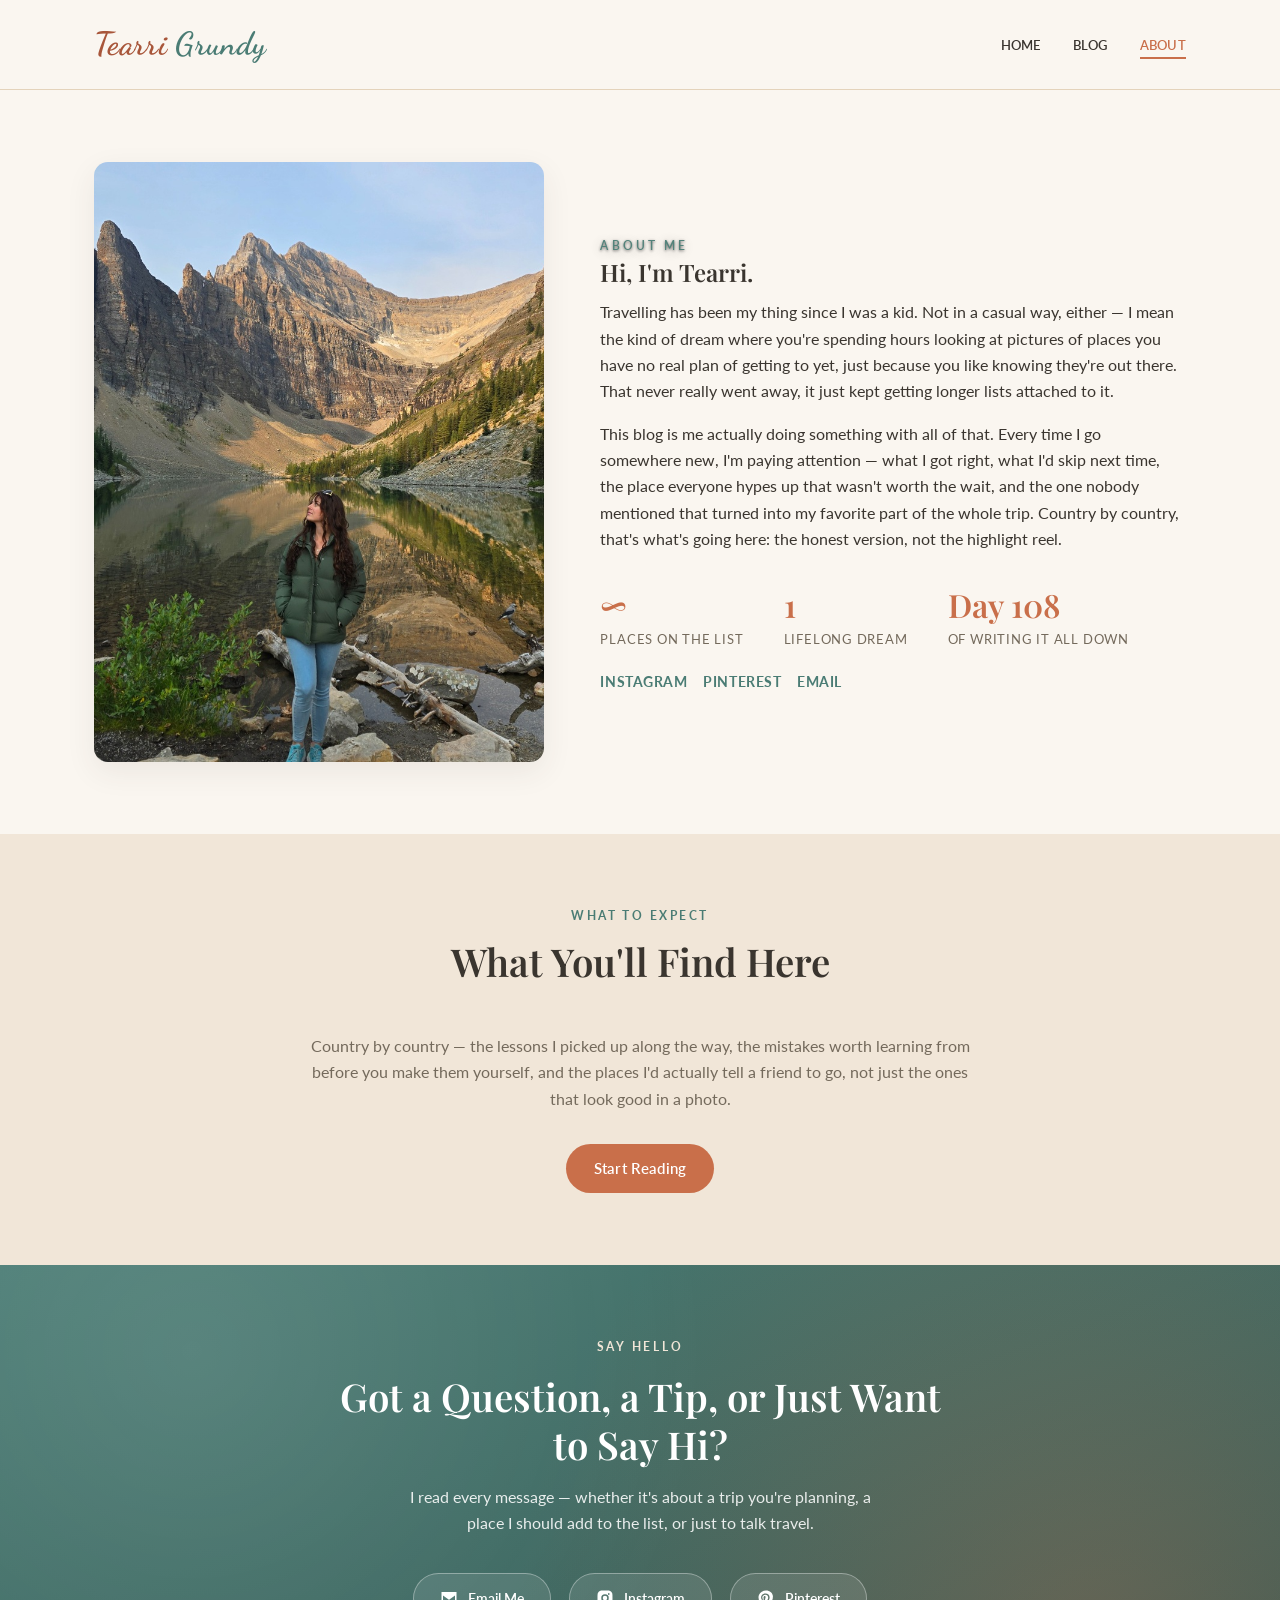
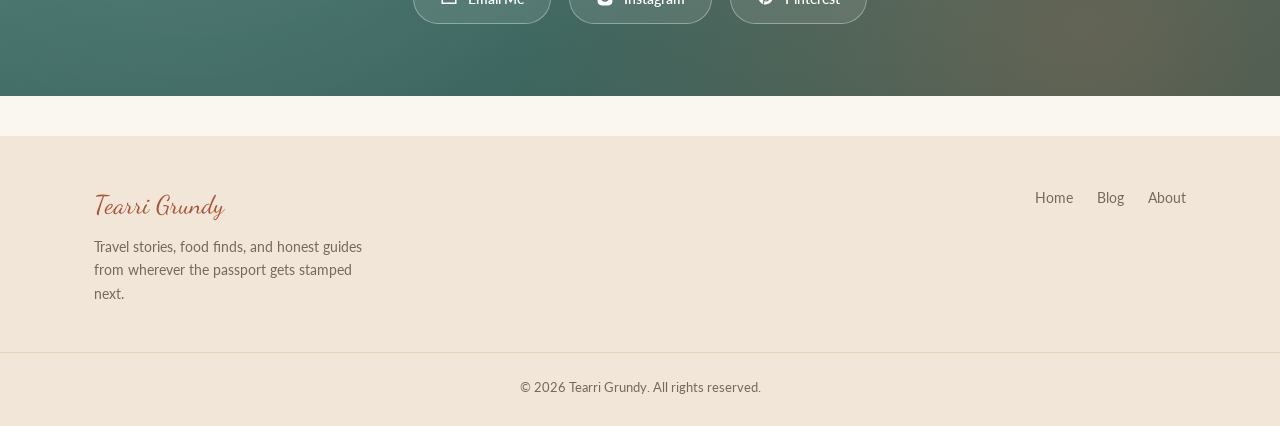
==== about/index.html @ 8cf07a3d "Updates" ====
<!DOCTYPE html>
<html lang="en">
<head>
<meta charset="UTF-8">
<meta name="viewport" content="width=device-width, initial-scale=1.0">
<title>About | Tearri Grundy</title>
<meta name="description" content="A little about the person behind the passport stamps.">
<link rel="icon" type="image/png" href="/images/favicon.png">
<link rel="apple-touch-icon" href="/images/apple-touch-icon.png">
<link rel="stylesheet" href="/css/style.css">
</head>
<body>

<header class="site-header">
  <nav class="nav">
    <a href="/" class="nav-logo">Tearri <span>Grundy</span></a>
    <button class="nav-toggle" id="navToggle" aria-label="Toggle menu">
      <span></span><span></span><span></span>
    </button>
    <ul class="nav-links" id="navLinks">
      <li><a href="/">Home</a></li>
      <li><a href="/blog/">Blog</a></li>
      <li><a href="/about/" class="active">About</a></li>
    </ul>
  </nav>
</header>

<section>
  <div class="container about-hero">
    <img class="reveal-left" src="/images/About_Me_Profile_Photo.JPG" alt="Portrait of Tearri Grundy">
    <div class="reveal-right">
      <span class="hero-eyebrow" style="color:var(--teal);">About Me</span>
      <h1>Hi, I'm Tearri.</h1>
      <p>Travelling has been my thing since I was a kid. Not in a casual way, either — I mean the kind of dream where you're spending hours looking at pictures of places you have no real plan of getting to yet, just because you like knowing they're out there. That never really went away, it just kept getting longer lists attached to it.</p>
      <p>This blog is me actually doing something with all of that. Every time I go somewhere new, I'm paying attention — what I got right, what I'd skip next time, the place everyone hypes up that wasn't worth the wait, and the one nobody mentioned that turned into my favorite part of the whole trip. Country by country, that's what's going here: the honest version, not the highlight reel.</p>
      <div class="stats-row reveal-group">
        <div class="stat"><h3>&infin;</h3><span>Places On The List</span></div>
        <div class="stat"><h3>1</h3><span>Lifelong Dream</span></div>
        <div class="stat"><h3 id="dayCount">Day 1</h3><span>Of Writing It All Down</span></div>
      </div>
      <div class="social-links">
        <a href="#">Instagram</a>
        <a href="#">Pinterest</a>
        <a href="mailto:hello@tearrigrundy.com">Email</a>
      </div>
    </div>
  </div>
</section>

<section style="background:var(--sand);">
  <div class="container reveal" style="max-width:720px;text-align:center;">
    <div class="section-heading">
      <span class="eyebrow">What To Expect</span>
      <h2>What You'll Find Here</h2>
    </div>
    <p style="color:var(--ink-light);">Country by country — the lessons I picked up along the way, the mistakes worth learning from before you make them yourself, and the places I'd actually tell a friend to go, not just the ones that look good in a photo.</p>
    <a href="/blog/" class="btn" style="margin-top:16px;">Start Reading</a>
  </div>
</section>

<section class="contact-band">
  <div class="container contact-inner reveal">
    <span class="eyebrow">Say Hello</span>
    <h2>Got a Question, a Tip, or Just Want to Say Hi?</h2>
    <p>I read every message — whether it's about a trip you're planning, a place I should add to the list, or just to talk travel.</p>
    <div class="contact-links reveal-group">
      <a href="mailto:hello@tearrigrundy.com" class="contact-link">
        <span class="contact-icon"><svg viewBox="0 0 24 24"><path d="M2 4h20v16H2V4zm2 2.24V6h16v.24l-8 5.99-8-5.99zM4 8.51V18h16V8.51l-7.4 5.54a1 1 0 0 1-1.2 0L4 8.51z"/></svg></span>
        Email Me
      </a>
      <a href="#" class="contact-link">
        <span class="contact-icon"><svg viewBox="0 0 24 24"><path d="M12 2c2.7 0 3.06.01 4.12.06 1.06.05 1.79.22 2.43.47.66.26 1.21.6 1.76 1.15.55.55.89 1.1 1.15 1.76.25.64.42 1.37.47 2.43.05 1.06.06 1.42.06 4.12s-.01 3.06-.06 4.12c-.05 1.06-.22 1.79-.47 2.43a4.9 4.9 0 0 1-1.15 1.76 4.9 4.9 0 0 1-1.76 1.15c-.64.25-1.37.42-2.43.47-1.06.05-1.42.06-4.12.06s-3.06-.01-4.12-.06c-1.06-.05-1.79-.22-2.43-.47a4.9 4.9 0 0 1-1.76-1.15 4.9 4.9 0 0 1-1.15-1.76c-.25-.64-.42-1.37-.47-2.43C2.01 15.06 2 14.7 2 12s.01-3.06.06-4.12c.05-1.06.22-1.79.47-2.43.26-.66.6-1.21 1.15-1.76A4.9 4.9 0 0 1 5.44 2.53c.64-.25 1.37-.42 2.43-.47C8.94 2.01 9.3 2 12 2zm0 5a5 5 0 1 0 0 10 5 5 0 0 0 0-10zm0 2a3 3 0 1 1 0 6 3 3 0 0 1 0-6zm5.25-3.5a1.17 1.17 0 1 0 0 2.33 1.17 1.17 0 0 0 0-2.33z"/></svg></span>
        Instagram
      </a>
      <a href="#" class="contact-link">
        <span class="contact-icon"><svg viewBox="0 0 24 24"><path d="M12 2C6.48 2 2 6.24 2 11.47c0 3.99 2.46 7.39 5.94 8.79-.08-.75-.15-1.9.03-2.72.16-.72 1.04-4.59 1.04-4.59s-.27-.53-.27-1.31c0-1.23.72-2.15 1.61-2.15.76 0 1.13.57 1.13 1.25 0 .76-.49 1.9-.74 2.96-.21.89.45 1.61 1.33 1.61 1.6 0 2.83-1.68 2.83-4.11 0-2.15-1.55-3.65-3.76-3.65-2.56 0-4.06 1.92-4.06 3.9 0 .77.3 1.6.67 2.05a.27.27 0 0 1 .06.26c-.07.29-.22.89-.25 1.02-.04.16-.13.2-.3.12-1.12-.52-1.82-2.15-1.82-3.46 0-2.82 2.05-5.41 5.9-5.41 3.1 0 5.51 2.21 5.51 5.16 0 3.08-1.94 5.55-4.64 5.55-.9 0-1.76-.47-2.05-1.02l-.56 2.13c-.2.78-.75 1.75-1.11 2.34.84.26 1.72.4 2.65.4 5.52 0 10-4.24 10-9.47C22 6.24 17.52 2 12 2z"/></svg></span>
        Pinterest
      </a>
    </div>
  </div>
</section>

<footer class="site-footer">
  <div class="container footer-inner">
    <div>
      <div class="footer-logo">Tearri Grundy</div>
      <p style="max-width:280px;color:var(--ink-light);font-size:0.9rem;">Travel stories, food finds, and honest guides from wherever the passport gets stamped next.</p>
    </div>
    <ul class="footer-links">
      <li><a href="/">Home</a></li>
      <li><a href="/blog/">Blog</a></li>
      <li><a href="/about/">About</a></li>
    </ul>
  </div>
  <div class="footer-bottom">&copy; <span id="year"></span> Tearri Grundy. All rights reserved.</div>
</footer>

<script src="/js/reveal.js"></script>
<script src="/js/about.js"></script>
</body>
</html>
---- css/style.css ----
@import url('https://fonts.googleapis.com/css2?family=Dancing+Script:wght@600;700&family=Playfair+Display:ital,wght@0,500;0,600;0,700;1,500&family=Lato:wght@300;400;600;700&display=swap');

:root {
  --cream: #faf6f0;
  --sand: #f1e6d8;
  --sand-dark: #e4d3bb;
  --terracotta: #c96f4a;
  --terracotta-dark: #a8563a;
  --teal: #4a7c74;
  --ink: #3a352f;
  --ink-light: #746a5c;
  --white: #ffffff;
  --shadow: 0 10px 30px rgba(58, 53, 47, 0.08);
  --radius: 14px;
  --max-width: 1140px;
}

* { box-sizing: border-box; }

html { scroll-behavior: smooth; }

body {
  margin: 0;
  font-family: 'Lato', sans-serif;
  color: var(--ink);
  background: var(--cream);
  line-height: 1.65;
  -webkit-font-smoothing: antialiased;
}

h1, h2, h3, h4 {
  font-family: 'Playfair Display', serif;
  font-weight: 600;
  line-height: 1.25;
  margin: 0 0 0.5em;
  color: var(--ink);
}

p { margin: 0 0 1em; }

a {
  color: var(--terracotta);
  text-decoration: none;
  transition: color 0.2s ease;
}
a:hover { color: var(--terracotta-dark); }

img { max-width: 100%; display: block; }

.container {
  max-width: var(--max-width);
  margin: 0 auto;
  padding: 0 24px;
}

.btn {
  display: inline-block;
  padding: 12px 28px;
  border-radius: 999px;
  background: var(--terracotta);
  color: var(--white);
  font-weight: 600;
  letter-spacing: 0.02em;
  border: none;
  cursor: pointer;
  font-family: 'Lato', sans-serif;
  font-size: 0.95rem;
  transition: background 0.2s ease, transform 0.15s ease;
}
.btn:hover { background: var(--terracotta-dark); color: var(--white); transform: translateY(-1px); }
.btn-outline {
  background: transparent;
  border: 1.5px solid var(--terracotta);
  color: var(--terracotta-dark);
}
.btn-outline:hover { background: var(--terracotta); color: var(--white); }
.btn-full { width: 100%; }

/* ---------- Site Header / Nav ---------- */
.site-header {
  position: sticky;
  top: 0;
  z-index: 100;
  background: rgba(250, 246, 240, 0.92);
  backdrop-filter: blur(8px);
  border-bottom: 1px solid var(--sand-dark);
}

.nav {
  display: flex;
  align-items: center;
  justify-content: space-between;
  padding: 18px 24px;
  max-width: var(--max-width);
  margin: 0 auto;
}

.nav-logo {
  font-family: 'Dancing Script', cursive;
  font-size: 2rem;
  font-weight: 700;
  color: var(--terracotta-dark);
  letter-spacing: 0.01em;
}
.nav-logo span { color: var(--teal); }

.nav-links {
  display: flex;
  gap: 32px;
  list-style: none;
  margin: 0;
  padding: 0;
}

.nav-links a {
  color: var(--ink);
  font-weight: 600;
  font-size: 0.95rem;
  letter-spacing: 0.02em;
  text-transform: uppercase;
  font-size: 0.82rem;
  padding-bottom: 4px;
  border-bottom: 2px solid transparent;
}
.nav-links a:hover,
.nav-links a.active {
  color: var(--terracotta);
  border-bottom-color: var(--terracotta);
}

.nav-toggle {
  display: none;
  flex-direction: column;
  justify-content: center;
  gap: 5px;
  background: none;
  border: none;
  cursor: pointer;
  padding: 6px;
  width: 36px;
  height: 36px;
}
.nav-toggle span {
  width: 24px;
  height: 2px;
  background: var(--ink);
  display: block;
  transition: transform 0.3s cubic-bezier(.4,0,.2,1), opacity 0.2s ease;
  transform-origin: center;
}
.nav-toggle.active span:nth-child(1) { transform: translateY(7px) rotate(45deg); }
.nav-toggle.active span:nth-child(2) { opacity: 0; transform: scaleX(0); }
.nav-toggle.active span:nth-child(3) { transform: translateY(-7px) rotate(-45deg); }

@media (max-width: 760px) {
  .nav-toggle { display: flex; }
  .nav-links {
    position: absolute;
    top: 100%;
    left: 0;
    right: 0;
    background: var(--cream);
    flex-direction: column;
    align-items: center;
    gap: 0;
    max-height: 0;
    opacity: 0;
    transform: translateY(-8px);
    overflow: hidden;
    transition: max-height 0.4s cubic-bezier(.4,0,.2,1), opacity 0.3s ease, transform 0.35s cubic-bezier(.4,0,.2,1);
    border-bottom: 1px solid var(--sand-dark);
    box-shadow: 0 16px 24px -12px rgba(58,53,47,0.12);
  }
  .nav-links.open {
    max-height: 320px;
    opacity: 1;
    transform: translateY(0);
  }
  .nav-links li {
    width: 100%;
    text-align: center;
    opacity: 0;
    transform: translateY(-6px);
    transition: opacity 0.35s ease, transform 0.35s ease;
  }
  .nav-links.open li { opacity: 1; transform: translateY(0); }
  .nav-links.open li:nth-child(1) { transition-delay: 0.06s; }
  .nav-links.open li:nth-child(2) { transition-delay: 0.12s; }
  .nav-links.open li:nth-child(3) { transition-delay: 0.18s; }
  .nav-links a {
    display: block;
    padding: 16px;
    border-bottom: 1px solid var(--sand-dark);
    transition: background 0.2s ease, color 0.2s ease;
  }
  .nav-links a:hover { background: var(--sand); }
}

@media (prefers-reduced-motion: reduce) {
  .nav-toggle span,
  .nav-links,
  .nav-links li,
  .nav-links a { transition: none !important; }
}

/* ---------- Hero ---------- */
.hero {
  position: relative;
  min-height: 86vh;
  display: flex;
  align-items: flex-end;
  justify-content: center;
  text-align: center;
  color: var(--white);
  overflow: hidden;
  padding-bottom: 68px;
}
.hero-bg {
  position: absolute;
  inset: -12% 0;
  background-size: cover;
  background-position: center 22%;
  will-change: transform;
}
.hero-scrim {
  position: absolute;
  inset: 0;
  background: linear-gradient(180deg, rgba(20,17,13,0.4) 0%, rgba(20,17,13,0.48) 40%, rgba(20,17,13,0.6) 65%, rgba(16,13,10,0.88) 100%);
}
.hero-content {
  position: relative;
  z-index: 2;
  max-width: 720px;
  padding: 0 24px;
}
.hero-eyebrow {
  text-transform: uppercase;
  letter-spacing: 0.25em;
  font-size: 0.78rem;
  font-weight: 600;
  opacity: 0.95;
  margin-bottom: 14px;
  text-shadow: 0 1px 3px rgba(0,0,0,0.65), 0 2px 14px rgba(0,0,0,0.4);
}
.hero h1 {
  color: var(--white);
  font-size: clamp(2.2rem, 5vw, 3.4rem);
  margin-bottom: 0.4em;
  text-shadow: 0 2px 8px rgba(0,0,0,0.7), 0 6px 32px rgba(0,0,0,0.45);
}
.hero p {
  font-size: 1.1rem;
  opacity: 0.98;
  margin-bottom: 1.8em;
  text-shadow: 0 1px 4px rgba(0,0,0,0.65), 0 2px 16px rgba(0,0,0,0.4);
}

.hero-content > * {
  opacity: 0;
  transform: translateY(22px);
  animation: heroRise 0.9s cubic-bezier(.16,1,.3,1) forwards;
}
.hero-content .hero-eyebrow { animation-delay: 0.15s; }
.hero-content h1 { animation-delay: 0.3s; }
.hero-content p { animation-delay: 0.45s; }
.hero-content .btn { animation-delay: 0.6s; }

@keyframes heroRise {
  to { opacity: 1; transform: translateY(0); }
}

@media (prefers-reduced-motion: reduce) {
  .hero-content > * { animation: none; opacity: 1; transform: none; }
  .hero-bg { transform: none !important; }
}

@media (max-width: 640px) {
  .hero { min-height: 74vh; padding-bottom: 48px; }
}

/* ---------- Secondary page banners (blog, etc.) ---------- */
.blog-hero {
  position: relative;
  min-height: 46vh;
  display: flex;
  align-items: center;
  justify-content: center;
  text-align: center;
  color: var(--white);
  overflow: hidden;
}
.blog-hero-bg {
  position: absolute;
  inset: 0;
  background-size: cover;
  background-position: center 48%;
}
.blog-hero-scrim {
  position: absolute;
  inset: 0;
  background: rgba(20, 17, 13, 0.55);
}
.blog-hero-content {
  position: relative;
  z-index: 2;
  max-width: 640px;
  padding: 0 24px;
}
.blog-hero-content .hero-eyebrow { color: var(--sand); }
.blog-hero-content h1 {
  color: var(--white);
  font-size: clamp(2rem, 4.5vw, 3rem);
  text-shadow: 0 2px 8px rgba(0,0,0,0.7), 0 6px 32px rgba(0,0,0,0.45);
}
.blog-hero-content p {
  font-size: 1.05rem;
  color: var(--white);
  opacity: 0.95;
  text-shadow: 0 1px 4px rgba(0,0,0,0.65), 0 2px 16px rgba(0,0,0,0.4);
  margin: 0;
}

.blog-hero-content > * {
  opacity: 0;
  transform: translateY(18px);
  animation: heroRise 0.8s cubic-bezier(.16,1,.3,1) forwards;
}
.blog-hero-content .hero-eyebrow { animation-delay: 0.1s; }
.blog-hero-content h1 { animation-delay: 0.22s; }
.blog-hero-content p { animation-delay: 0.34s; }

@media (prefers-reduced-motion: reduce) {
  .blog-hero-content > * { animation: none; opacity: 1; transform: none; }
}

@media (max-width: 640px) {
  .blog-hero { min-height: 38vh; }
}

/* ---------- Scroll reveal ---------- */
.reveal {
  opacity: 0;
  transform: translateY(28px);
  transition: opacity 0.7s cubic-bezier(.16,1,.3,1), transform 0.7s cubic-bezier(.16,1,.3,1);
}
.reveal.is-visible { opacity: 1; transform: translateY(0); }

.reveal-left {
  opacity: 0;
  transform: translateX(-36px);
  transition: opacity 0.7s cubic-bezier(.16,1,.3,1), transform 0.7s cubic-bezier(.16,1,.3,1);
}
.reveal-left.is-visible { opacity: 1; transform: translateX(0); }

.reveal-right {
  opacity: 0;
  transform: translateX(36px);
  transition: opacity 0.7s cubic-bezier(.16,1,.3,1), transform 0.7s cubic-bezier(.16,1,.3,1);
}
.reveal-right.is-visible { opacity: 1; transform: translateX(0); }

.reveal-group > * {
  opacity: 0;
  transform: translateY(26px);
  transition: opacity 0.6s cubic-bezier(.16,1,.3,1), transform 0.6s cubic-bezier(.16,1,.3,1);
}
.reveal-group.is-visible > * { opacity: 1; transform: translateY(0); }
.reveal-group.is-visible > *:nth-child(1) { transition-delay: 0ms; }
.reveal-group.is-visible > *:nth-child(2) { transition-delay: 80ms; }
.reveal-group.is-visible > *:nth-child(3) { transition-delay: 160ms; }
.reveal-group.is-visible > *:nth-child(4) { transition-delay: 240ms; }
.reveal-group.is-visible > *:nth-child(5) { transition-delay: 320ms; }
.reveal-group.is-visible > *:nth-child(n+6) { transition-delay: 400ms; }

@media (prefers-reduced-motion: reduce) {
  .reveal, .reveal-left, .reveal-right, .reveal-group > * {
    opacity: 1 !important;
    transform: none !important;
    transition: none !important;
  }
}

/* ---------- Sections ---------- */
section { padding: 72px 0; }
.section-heading {
  text-align: center;
  max-width: 620px;
  margin: 0 auto 48px;
}
.section-heading .eyebrow {
  text-transform: uppercase;
  letter-spacing: 0.2em;
  font-size: 0.78rem;
  color: var(--teal);
  font-weight: 700;
  margin-bottom: 10px;
  display: block;
}
.section-heading h2 { font-size: clamp(1.8rem, 3vw, 2.4rem); }

.cursive-greeting {
  display: block;
  font-family: 'Dancing Script', cursive;
  font-weight: 700;
  font-size: clamp(1.9rem, 3.6vw, 2.6rem);
  color: var(--terracotta-dark);
  margin-bottom: 6px;
  line-height: 1;
}

.about-teaser {
  display: grid;
  grid-template-columns: 1fr 1fr;
  gap: 48px;
  align-items: center;
}
.about-teaser img {
  border-radius: var(--radius);
  box-shadow: var(--shadow);
  aspect-ratio: 4/5;
  object-fit: cover;
  width: 100%;
}
@media (max-width: 760px) {
  .about-teaser { grid-template-columns: 1fr; }
  .about-teaser .img-wrap { order: -1; }
}

/* ---------- Post cards ---------- */
.posts-grid {
  display: grid;
  grid-template-columns: repeat(auto-fill, minmax(300px, 1fr));
  gap: 32px;
}

.post-card {
  background: var(--white);
  border-radius: var(--radius);
  overflow: hidden;
  box-shadow: var(--shadow);
  display: flex;
  flex-direction: column;
  transition: transform 0.2s ease, box-shadow 0.2s ease;
}
.post-card:hover {
  transform: translateY(-4px);
  box-shadow: 0 16px 36px rgba(58, 53, 47, 0.14);
}
.post-card-img {
  height: 200px;
  width: 100%;
  object-fit: cover;
  background: var(--sand);
}
.post-card-body {
  padding: 22px 24px 26px;
  display: flex;
  flex-direction: column;
  flex: 1;
}
.post-category {
  display: inline-block;
  align-self: flex-start;
  background: var(--sand);
  color: var(--terracotta-dark);
  font-size: 0.72rem;
  font-weight: 700;
  text-transform: uppercase;
  letter-spacing: 0.08em;
  padding: 5px 12px;
  border-radius: 999px;
  margin-bottom: 12px;
}
.post-card h3 { font-size: 1.25rem; margin-bottom: 8px; }
.post-card h3 a { color: var(--ink); }
.post-card h3 a:hover { color: var(--terracotta); }
.post-meta {
  font-size: 0.82rem;
  color: var(--ink-light);
  margin-bottom: 12px;
}
.post-excerpt {
  color: var(--ink-light);
  font-size: 0.95rem;
  flex: 1;
}
.read-more {
  font-weight: 700;
  font-size: 0.85rem;
  text-transform: uppercase;
  letter-spacing: 0.04em;
}

/* ---------- Blog page filters ---------- */
.filter-bar {
  display: flex;
  flex-wrap: wrap;
  gap: 12px;
  align-items: center;
  justify-content: space-between;
  margin-bottom: 40px;
}
.filter-tags {
  display: flex;
  flex-wrap: wrap;
  gap: 10px;
}
.filter-tag {
  background: var(--white);
  border: 1.5px solid var(--sand-dark);
  color: var(--ink-light);
  padding: 8px 18px;
  border-radius: 999px;
  font-size: 0.85rem;
  font-weight: 600;
  cursor: pointer;
  transition: all 0.2s ease;
}
.filter-tag:hover { border-color: var(--terracotta); color: var(--terracotta-dark); }
.filter-tag.active {
  background: var(--terracotta);
  border-color: var(--terracotta);
  color: var(--white);
}
.search-input {
  padding: 10px 18px;
  border-radius: 999px;
  border: 1.5px solid var(--sand-dark);
  background: var(--white);
  font-family: 'Lato', sans-serif;
  font-size: 0.9rem;
  min-width: 220px;
}
.search-input:focus { outline: none; border-color: var(--terracotta); }

.empty-state {
  text-align: center;
  padding: 60px 20px;
  color: var(--ink-light);
}

/* ---------- Single post ---------- */
.post-hero {
  padding: 48px 0 32px;
  text-align: center;
}
.post-hero .post-category { margin-bottom: 16px; }
.post-hero h1 { font-size: clamp(2rem, 4vw, 2.8rem); max-width: 820px; margin: 0 auto 16px; }
.post-hero-img {
  width: 100%;
  max-height: 460px;
  object-fit: cover;
  border-radius: var(--radius);
  box-shadow: var(--shadow);
  margin: 32px 0;
}
.post-body {
  max-width: 680px;
  margin: 0 auto;
  font-size: 1.05rem;
}
.post-body p { margin-bottom: 1.3em; }
.post-body h2 { margin-top: 1.7em; }

.post-block-subtitle {
  font-style: italic;
  font-size: 1.3rem;
  color: var(--teal);
  margin-top: 1.8em;
  margin-bottom: 0.5em;
}

.post-block-lead {
  font-size: 1.25rem;
  line-height: 1.75;
  color: var(--ink);
}
.post-block-lead::first-letter {
  font-family: 'Playfair Display', serif;
  font-weight: 700;
  font-size: 3.4rem;
  float: left;
  line-height: 0.8;
  padding-right: 10px;
  padding-top: 8px;
  color: var(--terracotta);
}

.post-block-sm {
  font-size: 0.88rem;
  color: var(--ink-light);
}

.post-body-footer {
  margin-top: 3em;
  padding-top: 2em;
  border-top: 1px solid var(--sand-dark);
  text-align: center;
}
.back-link { font-weight: 700; font-size: 0.9rem; text-transform: uppercase; letter-spacing: 0.04em; }

/* ---------- About page ---------- */
.about-hero {
  display: grid;
  grid-template-columns: 1fr 1.3fr;
  gap: 56px;
  align-items: center;
}
.about-hero img {
  border-radius: var(--radius);
  box-shadow: var(--shadow);
  aspect-ratio: 3/4;
  object-fit: cover;
  width: 100%;
}
@media (max-width: 760px) {
  .about-hero { grid-template-columns: 1fr; }
}
.social-links {
  display: flex;
  gap: 16px;
  margin-top: 20px;
}
.social-links a {
  font-weight: 700;
  font-size: 0.85rem;
  text-transform: uppercase;
  letter-spacing: 0.04em;
  color: var(--teal);
}

.stats-row {
  display: flex;
  gap: 40px;
  margin-top: 32px;
  flex-wrap: wrap;
}
.stat h3 { font-size: 2rem; color: var(--terracotta); margin-bottom: 0; }
.stat span { font-size: 0.82rem; text-transform: uppercase; letter-spacing: 0.06em; color: var(--ink-light); }

/* ---------- Forms (login / dashboard) ---------- */
.auth-wrap {
  min-height: 80vh;
  display: flex;
  align-items: center;
  justify-content: center;
  padding: 40px 20px;
}
.auth-card {
  background: var(--white);
  border-radius: var(--radius);
  box-shadow: var(--shadow);
  padding: 48px 40px;
  max-width: 400px;
  width: 100%;
  text-align: center;
}
.auth-card h1 { font-family: 'Dancing Script', cursive; color: var(--terracotta-dark); font-size: 2.4rem; }
.form-group { text-align: left; margin-bottom: 18px; }
.form-group label {
  display: block;
  font-size: 0.82rem;
  font-weight: 700;
  text-transform: uppercase;
  letter-spacing: 0.05em;
  color: var(--ink-light);
  margin-bottom: 6px;
}
.form-group input,
.form-group textarea,
.form-group select {
  width: 100%;
  padding: 12px 14px;
  border-radius: 8px;
  border: 1.5px solid var(--sand-dark);
  font-family: 'Lato', sans-serif;
  font-size: 0.95rem;
  background: var(--cream);
}
.form-group input:focus,
.form-group textarea:focus,
.form-group select:focus { outline: none; border-color: var(--terracotta); }
.form-group textarea { min-height: 220px; resize: vertical; }

.checkbox-label {
  display: flex;
  align-items: center;
  gap: 10px;
  font-size: 0.82rem;
  font-weight: 700;
  text-transform: uppercase;
  letter-spacing: 0.05em;
  color: var(--ink-light);
  cursor: pointer;
}
.checkbox-label input[type="checkbox"] {
  width: 18px;
  height: 18px;
  accent-color: var(--terracotta);
  cursor: pointer;
}

.schedule-panel {
  max-height: 0;
  opacity: 0;
  overflow: hidden;
  transform: translateY(-10px);
  transition: max-height 0.4s cubic-bezier(.4,0,.2,1), opacity 0.3s ease, transform 0.35s cubic-bezier(.4,0,.2,1);
}
.schedule-panel.open {
  max-height: 220px;
  opacity: 1;
  transform: translateY(0);
  margin-top: 14px;
}

@media (prefers-reduced-motion: reduce) {
  .schedule-panel { transition: none; }
}

/* ---------- Content block editor (write-a-post form) ---------- */
.content-block-row {
  border: 1.5px solid var(--sand-dark);
  border-radius: 10px;
  padding: 14px;
  margin-bottom: 14px;
  background: var(--cream);
}
.block-row-top {
  display: flex;
  align-items: center;
  justify-content: space-between;
  gap: 10px;
  margin-bottom: 10px;
}
.block-style {
  flex: 1;
  padding: 8px 12px;
  border-radius: 8px;
  border: 1.5px solid var(--sand-dark);
  background: var(--white);
  font-family: 'Lato', sans-serif;
  font-size: 0.85rem;
}
.block-row-actions {
  display: flex;
  align-items: center;
  gap: 12px;
  flex-shrink: 0;
}
.block-row-actions .icon-btn { font-size: 0.85rem; padding: 2px; }
.block-text {
  width: 100%;
  padding: 10px 12px;
  border-radius: 8px;
  border: 1.5px solid var(--sand-dark);
  background: var(--white);
  font-family: 'Lato', sans-serif;
  font-size: 0.92rem;
  min-height: 70px;
  resize: vertical;
}
.block-text:focus, .block-style:focus { outline: none; border-color: var(--terracotta); }
.form-error {
  color: var(--terracotta-dark);
  background: #fbeae3;
  border-radius: 8px;
  padding: 10px 14px;
  font-size: 0.88rem;
  margin-bottom: 16px;
  display: none;
}
.form-error.show { display: block; }
.form-success {
  color: #2f6b57;
  background: #e4f1ec;
  border-radius: 8px;
  padding: 10px 14px;
  font-size: 0.88rem;
  margin-bottom: 16px;
  display: none;
}
.form-success.show { display: block; }

/* ---------- Admin dashboard ---------- */
.welcome-banner {
  background: linear-gradient(135deg, var(--sand), var(--cream));
  border: 1px solid var(--sand-dark);
  border-radius: var(--radius);
  box-shadow: var(--shadow);
  padding: 30px 32px;
  margin-bottom: 40px;
  text-align: center;
  font-family: 'Dancing Script', cursive;
  font-size: clamp(1.8rem, 4vw, 2.6rem);
  font-weight: 700;
  color: var(--terracotta-dark);
}
.welcome-banner span { color: var(--teal); }

/* ---------- Live post preview ---------- */
.preview-panel {
  position: sticky;
  top: 24px;
  align-self: start;
}
.dashboard-header h2 {
  display: flex;
  align-items: center;
}
.live-dot {
  width: 8px;
  height: 8px;
  border-radius: 50%;
  background: var(--teal);
  display: inline-block;
  margin-right: 9px;
  animation: livePulse 1.6s ease-in-out infinite;
}
@keyframes livePulse {
  0%, 100% { opacity: 1; transform: scale(1); }
  50% { opacity: 0.45; transform: scale(1.4); }
}
@media (prefers-reduced-motion: reduce) {
  .live-dot { animation: none; }
}

.preview-frame {
  border: 1px solid var(--sand-dark);
  border-radius: 10px;
  overflow: hidden;
}
.preview-chrome {
  display: flex;
  align-items: center;
  gap: 6px;
  padding: 10px 14px;
  background: var(--sand);
  border-bottom: 1px solid var(--sand-dark);
}
.preview-dot {
  width: 8px;
  height: 8px;
  border-radius: 50%;
  background: var(--sand-dark);
}
.preview-url {
  margin-left: 8px;
  font-size: 0.72rem;
  color: var(--ink-light);
  background: var(--white);
  padding: 3px 12px;
  border-radius: 999px;
  flex: 1;
  overflow: hidden;
  text-overflow: ellipsis;
  white-space: nowrap;
}
.preview-scroll {
  max-height: 600px;
  overflow-y: auto;
  background: var(--cream);
}
.preview-content {
  padding: 28px 24px 36px;
  transition: opacity 0.28s ease;
}
.preview-content.fade-swap { opacity: 0; }
.preview-content .post-category { margin-bottom: 12px; }
.preview-content h1 { font-size: 1.5rem; }
.preview-content .post-meta { font-size: 0.78rem; margin-bottom: 18px; }
.preview-content .post-hero-img { max-height: 200px; margin-bottom: 20px; }
.preview-content .post-body-preview { font-size: 0.92rem; }
.preview-placeholder {
  color: var(--ink-light);
  font-style: italic;
  font-size: 0.9rem;
}

@media (prefers-reduced-motion: reduce) {
  .preview-content { transition: none; }
}

@media (max-width: 900px) {
  .preview-panel { position: static; }
}

.dashboard {
  display: grid;
  grid-template-columns: 1.1fr 1fr;
  gap: 48px;
  align-items: start;
}
@media (max-width: 900px) {
  .dashboard { grid-template-columns: 1fr; }
}
.dashboard-panel {
  background: var(--white);
  border-radius: var(--radius);
  box-shadow: var(--shadow);
  padding: 32px;
}
.dashboard-header {
  display: flex;
  justify-content: space-between;
  align-items: center;
  margin-bottom: 32px;
}
.post-row {
  display: flex;
  justify-content: space-between;
  align-items: center;
  gap: 12px;
  padding: 14px 0;
  border-bottom: 1px solid var(--sand);
}
.post-row:last-child { border-bottom: none; }
.post-row-title { font-weight: 700; font-size: 0.95rem; }
.post-row-meta { font-size: 0.78rem; color: var(--ink-light); }
.post-row-actions { display: flex; gap: 10px; }
.icon-btn {
  background: none;
  border: none;
  cursor: pointer;
  font-size: 0.8rem;
  font-weight: 700;
  color: var(--ink-light);
  text-transform: uppercase;
  letter-spacing: 0.03em;
}
.icon-btn:hover { color: var(--terracotta); }
.icon-btn.danger:hover { color: #b0402b; }

/* ---------- Password confirmation modal ---------- */
.modal-overlay {
  position: fixed;
  inset: 0;
  background: rgba(58, 53, 47, 0.55);
  display: flex;
  align-items: center;
  justify-content: center;
  padding: 20px;
  z-index: 200;
}
.modal-card {
  background: var(--white);
  border-radius: var(--radius);
  box-shadow: var(--shadow);
  padding: 32px;
  max-width: 380px;
  width: 100%;
}
.modal-card h3 {
  font-family: 'Playfair Display', serif;
  margin-bottom: 6px;
}

/* ---------- Contact band ---------- */
.contact-band {
  position: relative;
  background: linear-gradient(160deg, var(--teal), #345a54);
  color: var(--white);
  text-align: center;
  overflow: hidden;
}
.contact-band::before {
  content: "";
  position: absolute;
  inset: 0;
  background: radial-gradient(circle at 15% 20%, rgba(255,255,255,0.1), transparent 45%),
              radial-gradient(circle at 85% 85%, rgba(201,111,74,0.3), transparent 50%);
}
.contact-inner {
  position: relative;
  z-index: 1;
}
.contact-band .eyebrow {
  text-transform: uppercase;
  letter-spacing: 0.22em;
  font-size: 0.78rem;
  font-weight: 700;
  color: var(--sand);
  display: block;
  margin-bottom: 14px;
}
.contact-band h2 {
  color: var(--white);
  font-size: clamp(1.7rem, 3.4vw, 2.4rem);
  max-width: 620px;
  margin: 0 auto 16px;
}
.contact-band p {
  color: rgba(255,255,255,0.88);
  max-width: 480px;
  margin: 0 auto 36px;
  font-size: 1rem;
}
.contact-links {
  display: flex;
  justify-content: center;
  gap: 18px;
  flex-wrap: wrap;
}
.contact-link {
  display: inline-flex;
  align-items: center;
  gap: 10px;
  background: rgba(255,255,255,0.1);
  border: 1.5px solid rgba(255,255,255,0.35);
  color: var(--white);
  padding: 13px 26px;
  border-radius: 999px;
  font-weight: 600;
  font-size: 0.9rem;
  transition: background 0.25s ease, border-color 0.25s ease, transform 0.2s ease;
}
.contact-link:hover {
  background: var(--terracotta);
  border-color: var(--terracotta);
  color: var(--white);
  transform: translateY(-3px);
}
.contact-icon {
  width: 18px;
  height: 18px;
  display: block;
  flex-shrink: 0;
}
.contact-icon svg { width: 100%; height: 100%; fill: currentColor; }

/* ---------- Footer ---------- */
.site-footer {
  background: var(--sand);
  padding: 48px 0 28px;
  margin-top: 40px;
}
.footer-inner {
  display: flex;
  justify-content: space-between;
  align-items: flex-start;
  flex-wrap: wrap;
  gap: 24px;
}
.footer-logo {
  font-family: 'Dancing Script', cursive;
  font-size: 1.6rem;
  color: var(--terracotta-dark);
  margin-bottom: 8px;
}
.footer-links {
  display: flex;
  gap: 24px;
  list-style: none;
  padding: 0;
  margin: 0;
}
.footer-links a { color: var(--ink-light); font-size: 0.88rem; }
.footer-bottom {
  text-align: center;
  font-size: 0.8rem;
  color: var(--ink-light);
  margin-top: 32px;
  padding-top: 24px;
  border-top: 1px solid var(--sand-dark);
}
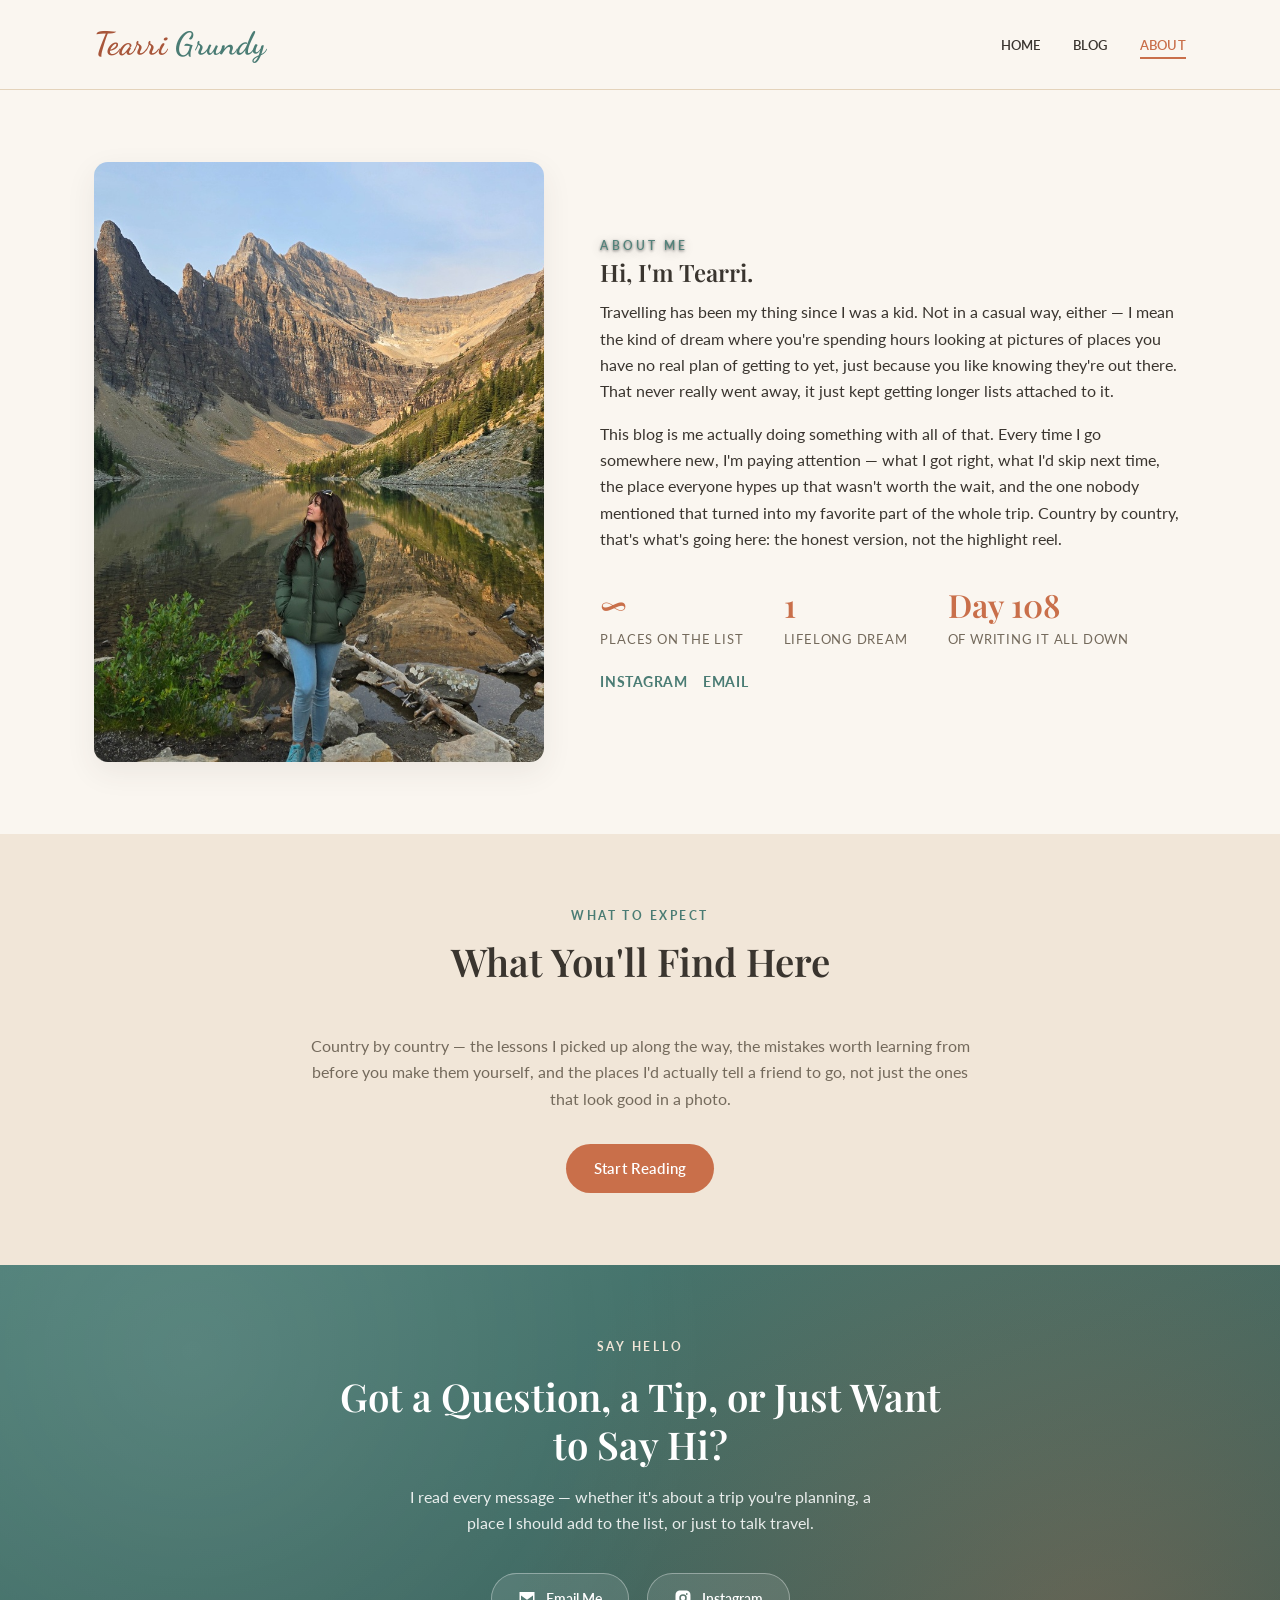
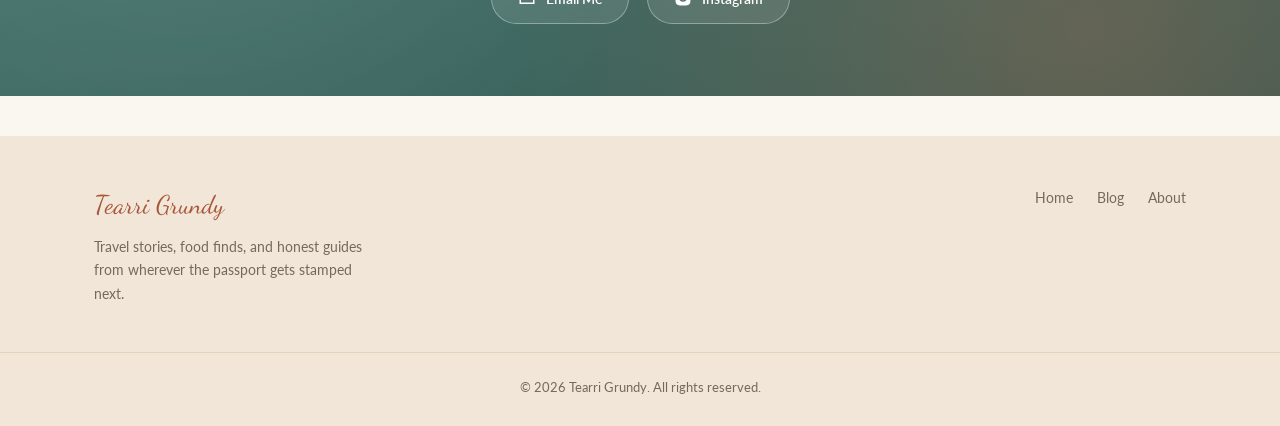
==== commit 3513b245: "Small fixes" ====
--- a/about/index.html
+++ b/about/index.html
@@ -39,8 +39,7 @@
         <div class="stat"><h3 id="dayCount">Day 1</h3><span>Of Writing It All Down</span></div>
       </div>
       <div class="social-links">
-        <a href="#">Instagram</a>
-        <a href="#">Pinterest</a>
+        <a href="https://www.instagram.com/tearrigrundy" target="_blank" rel="noopener">Instagram</a>
         <a href="mailto:hello@tearrigrundy.com">Email</a>
       </div>
     </div>
@@ -68,13 +67,9 @@
         <span class="contact-icon"><svg viewBox="0 0 24 24"><path d="M2 4h20v16H2V4zm2 2.24V6h16v.24l-8 5.99-8-5.99zM4 8.51V18h16V8.51l-7.4 5.54a1 1 0 0 1-1.2 0L4 8.51z"/></svg></span>
         Email Me
       </a>
-      <a href="#" class="contact-link">
+      <a href="https://www.instagram.com/tearrigrundy" class="contact-link" target="_blank" rel="noopener">
         <span class="contact-icon"><svg viewBox="0 0 24 24"><path d="M12 2c2.7 0 3.06.01 4.12.06 1.06.05 1.79.22 2.43.47.66.26 1.21.6 1.76 1.15.55.55.89 1.1 1.15 1.76.25.64.42 1.37.47 2.43.05 1.06.06 1.42.06 4.12s-.01 3.06-.06 4.12c-.05 1.06-.22 1.79-.47 2.43a4.9 4.9 0 0 1-1.15 1.76 4.9 4.9 0 0 1-1.76 1.15c-.64.25-1.37.42-2.43.47-1.06.05-1.42.06-4.12.06s-3.06-.01-4.12-.06c-1.06-.05-1.79-.22-2.43-.47a4.9 4.9 0 0 1-1.76-1.15 4.9 4.9 0 0 1-1.15-1.76c-.25-.64-.42-1.37-.47-2.43C2.01 15.06 2 14.7 2 12s.01-3.06.06-4.12c.05-1.06.22-1.79.47-2.43.26-.66.6-1.21 1.15-1.76A4.9 4.9 0 0 1 5.44 2.53c.64-.25 1.37-.42 2.43-.47C8.94 2.01 9.3 2 12 2zm0 5a5 5 0 1 0 0 10 5 5 0 0 0 0-10zm0 2a3 3 0 1 1 0 6 3 3 0 0 1 0-6zm5.25-3.5a1.17 1.17 0 1 0 0 2.33 1.17 1.17 0 0 0 0-2.33z"/></svg></span>
         Instagram
-      </a>
-      <a href="#" class="contact-link">
-        <span class="contact-icon"><svg viewBox="0 0 24 24"><path d="M12 2C6.48 2 2 6.24 2 11.47c0 3.99 2.46 7.39 5.94 8.79-.08-.75-.15-1.9.03-2.72.16-.72 1.04-4.59 1.04-4.59s-.27-.53-.27-1.31c0-1.23.72-2.15 1.61-2.15.76 0 1.13.57 1.13 1.25 0 .76-.49 1.9-.74 2.96-.21.89.45 1.61 1.33 1.61 1.6 0 2.83-1.68 2.83-4.11 0-2.15-1.55-3.65-3.76-3.65-2.56 0-4.06 1.92-4.06 3.9 0 .77.3 1.6.67 2.05a.27.27 0 0 1 .06.26c-.07.29-.22.89-.25 1.02-.04.16-.13.2-.3.12-1.12-.52-1.82-2.15-1.82-3.46 0-2.82 2.05-5.41 5.9-5.41 3.1 0 5.51 2.21 5.51 5.16 0 3.08-1.94 5.55-4.64 5.55-.9 0-1.76-.47-2.05-1.02l-.56 2.13c-.2.78-.75 1.75-1.11 2.34.84.26 1.72.4 2.65.4 5.52 0 10-4.24 10-9.47C22 6.24 17.52 2 12 2z"/></svg></span>
-        Pinterest
       </a>
     </div>
   </div>
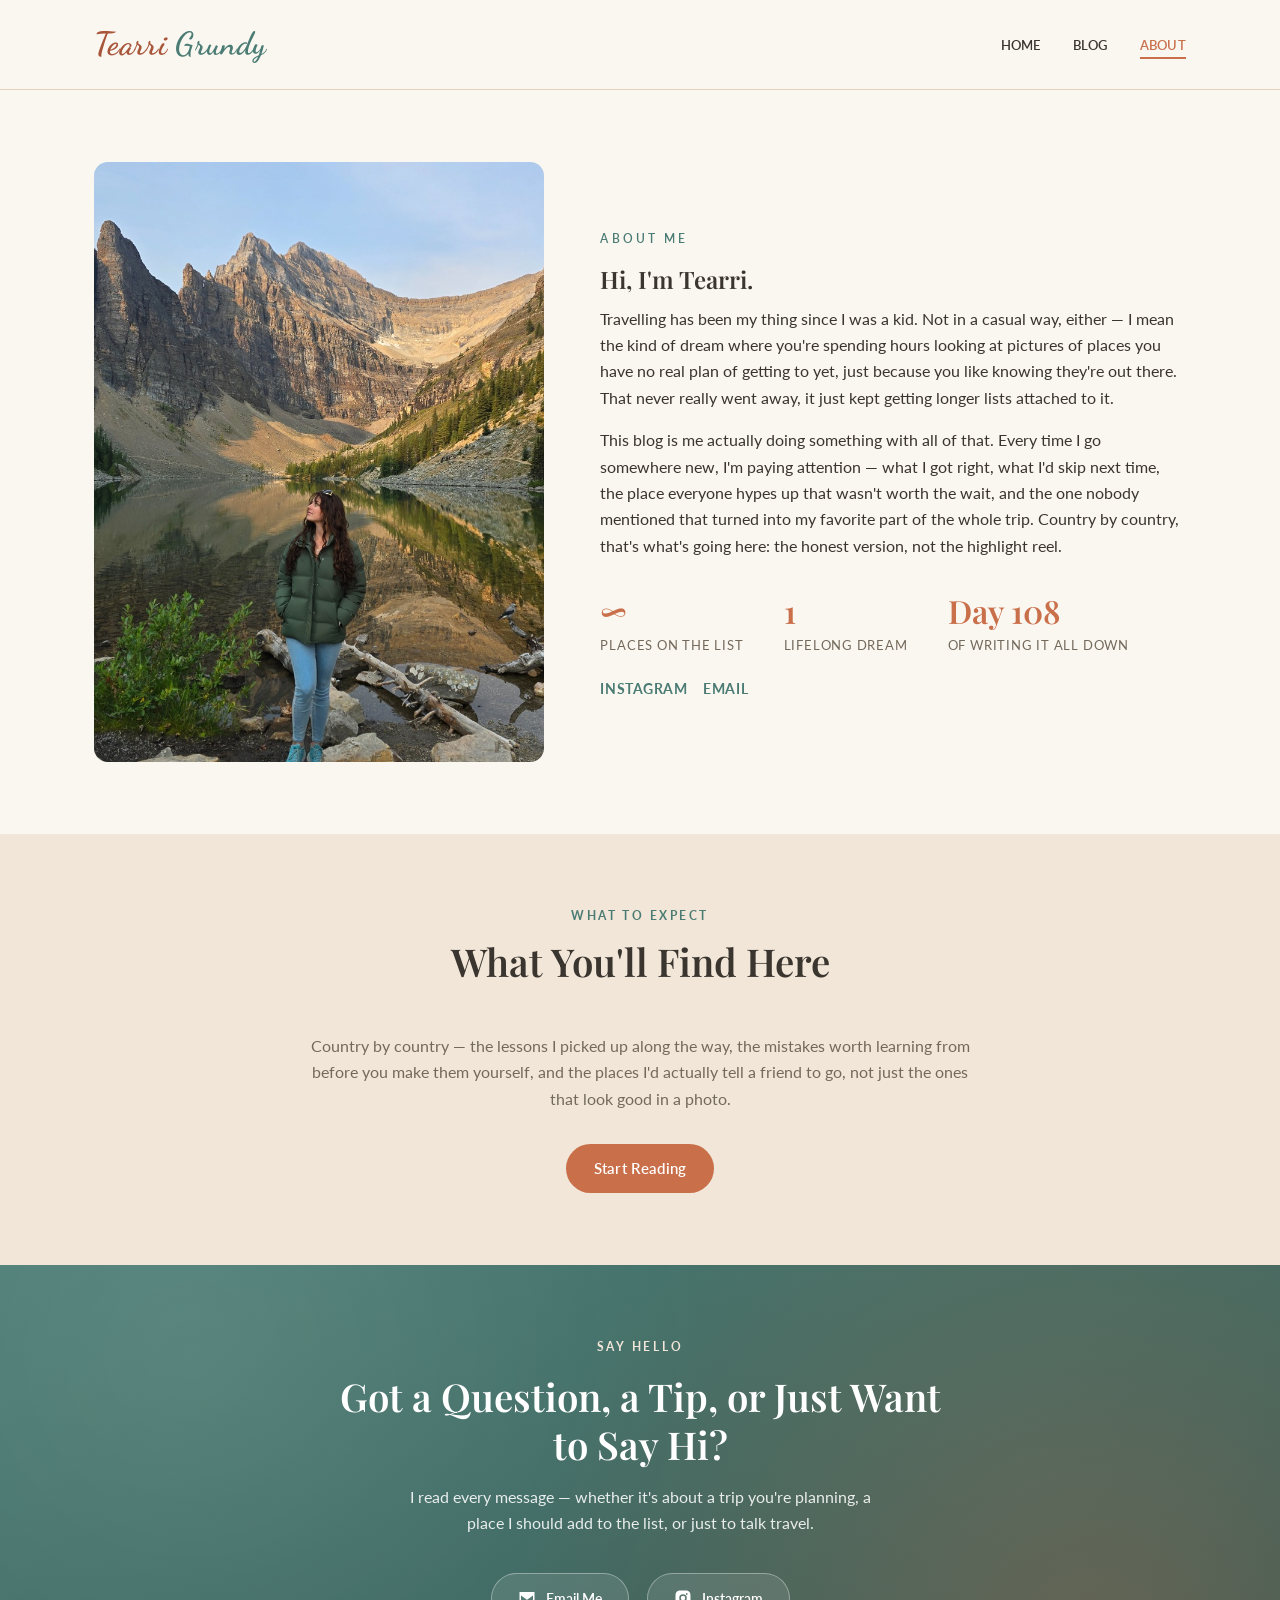
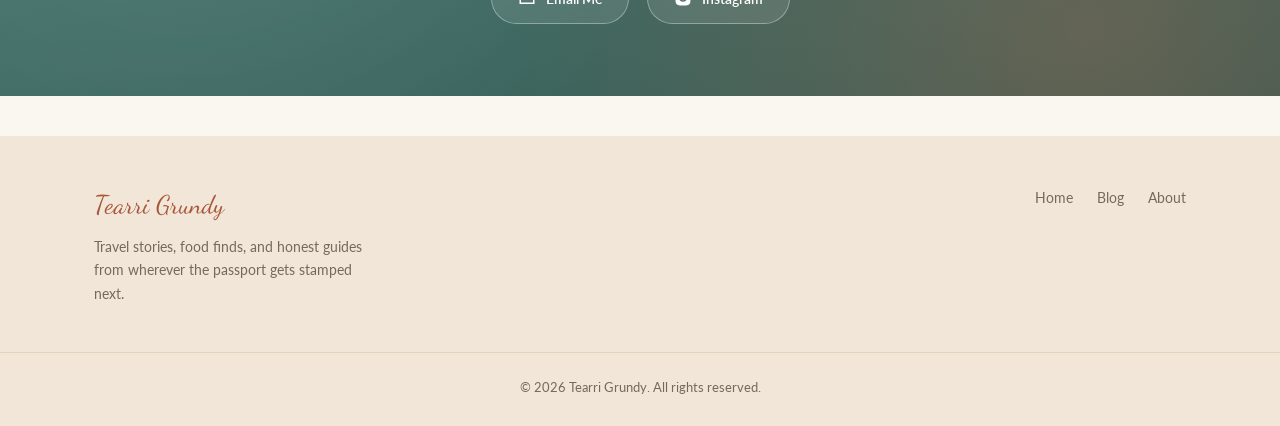
==== commit 61393cf9: "About me fix" ====
--- a/about/index.html
+++ b/about/index.html
@@ -29,7 +29,7 @@
   <div class="container about-hero">
     <img class="reveal-left" src="/images/About_Me_Profile_Photo.JPG" alt="Portrait of Tearri Grundy">
     <div class="reveal-right">
-      <span class="hero-eyebrow" style="color:var(--teal);">About Me</span>
+      <span class="eyebrow-plain" style="color:var(--teal);">About Me</span>
       <h1>Hi, I'm Tearri.</h1>
       <p>Travelling has been my thing since I was a kid. Not in a casual way, either — I mean the kind of dream where you're spending hours looking at pictures of places you have no real plan of getting to yet, just because you like knowing they're out there. That never really went away, it just kept getting longer lists attached to it.</p>
       <p>This blog is me actually doing something with all of that. Every time I go somewhere new, I'm paying attention — what I got right, what I'd skip next time, the place everyone hypes up that wasn't worth the wait, and the one nobody mentioned that turned into my favorite part of the whole trip. Country by country, that's what's going here: the honest version, not the highlight reel.</p>
@@ -40,7 +40,7 @@
       </div>
       <div class="social-links">
         <a href="https://www.instagram.com/tearrigrundy" target="_blank" rel="noopener">Instagram</a>
-        <a href="mailto:hello@tearrigrundy.com">Email</a>
+        <a href="mailto:admin.tearrigrundy@gmail.com">Email</a>
       </div>
     </div>
   </div>
@@ -63,7 +63,7 @@
     <h2>Got a Question, a Tip, or Just Want to Say Hi?</h2>
     <p>I read every message — whether it's about a trip you're planning, a place I should add to the list, or just to talk travel.</p>
     <div class="contact-links reveal-group">
-      <a href="mailto:hello@tearrigrundy.com" class="contact-link">
+      <a href="mailto:admin.tearrigrundy@gmail.com" class="contact-link">
         <span class="contact-icon"><svg viewBox="0 0 24 24"><path d="M2 4h20v16H2V4zm2 2.24V6h16v.24l-8 5.99-8-5.99zM4 8.51V18h16V8.51l-7.4 5.54a1 1 0 0 1-1.2 0L4 8.51z"/></svg></span>
         Email Me
       </a>
--- a/css/style.css
+++ b/css/style.css
@@ -242,6 +242,16 @@
   margin-bottom: 14px;
   text-shadow: 0 1px 3px rgba(0,0,0,0.65), 0 2px 14px rgba(0,0,0,0.4);
 }
+/* Same look as .hero-eyebrow but for plain backgrounds — no photo behind it,
+   so no shadow needed (it just reads as blur without one). */
+.eyebrow-plain {
+  display: inline-block;
+  text-transform: uppercase;
+  letter-spacing: 0.25em;
+  font-size: 0.78rem;
+  font-weight: 600;
+  margin-bottom: 14px;
+}
 .hero h1 {
   color: var(--white);
   font-size: clamp(2.2rem, 5vw, 3.4rem);
@@ -608,7 +618,6 @@
 }
 .about-hero img {
   border-radius: var(--radius);
-  box-shadow: var(--shadow);
   aspect-ratio: 3/4;
   object-fit: cover;
   width: 100%;
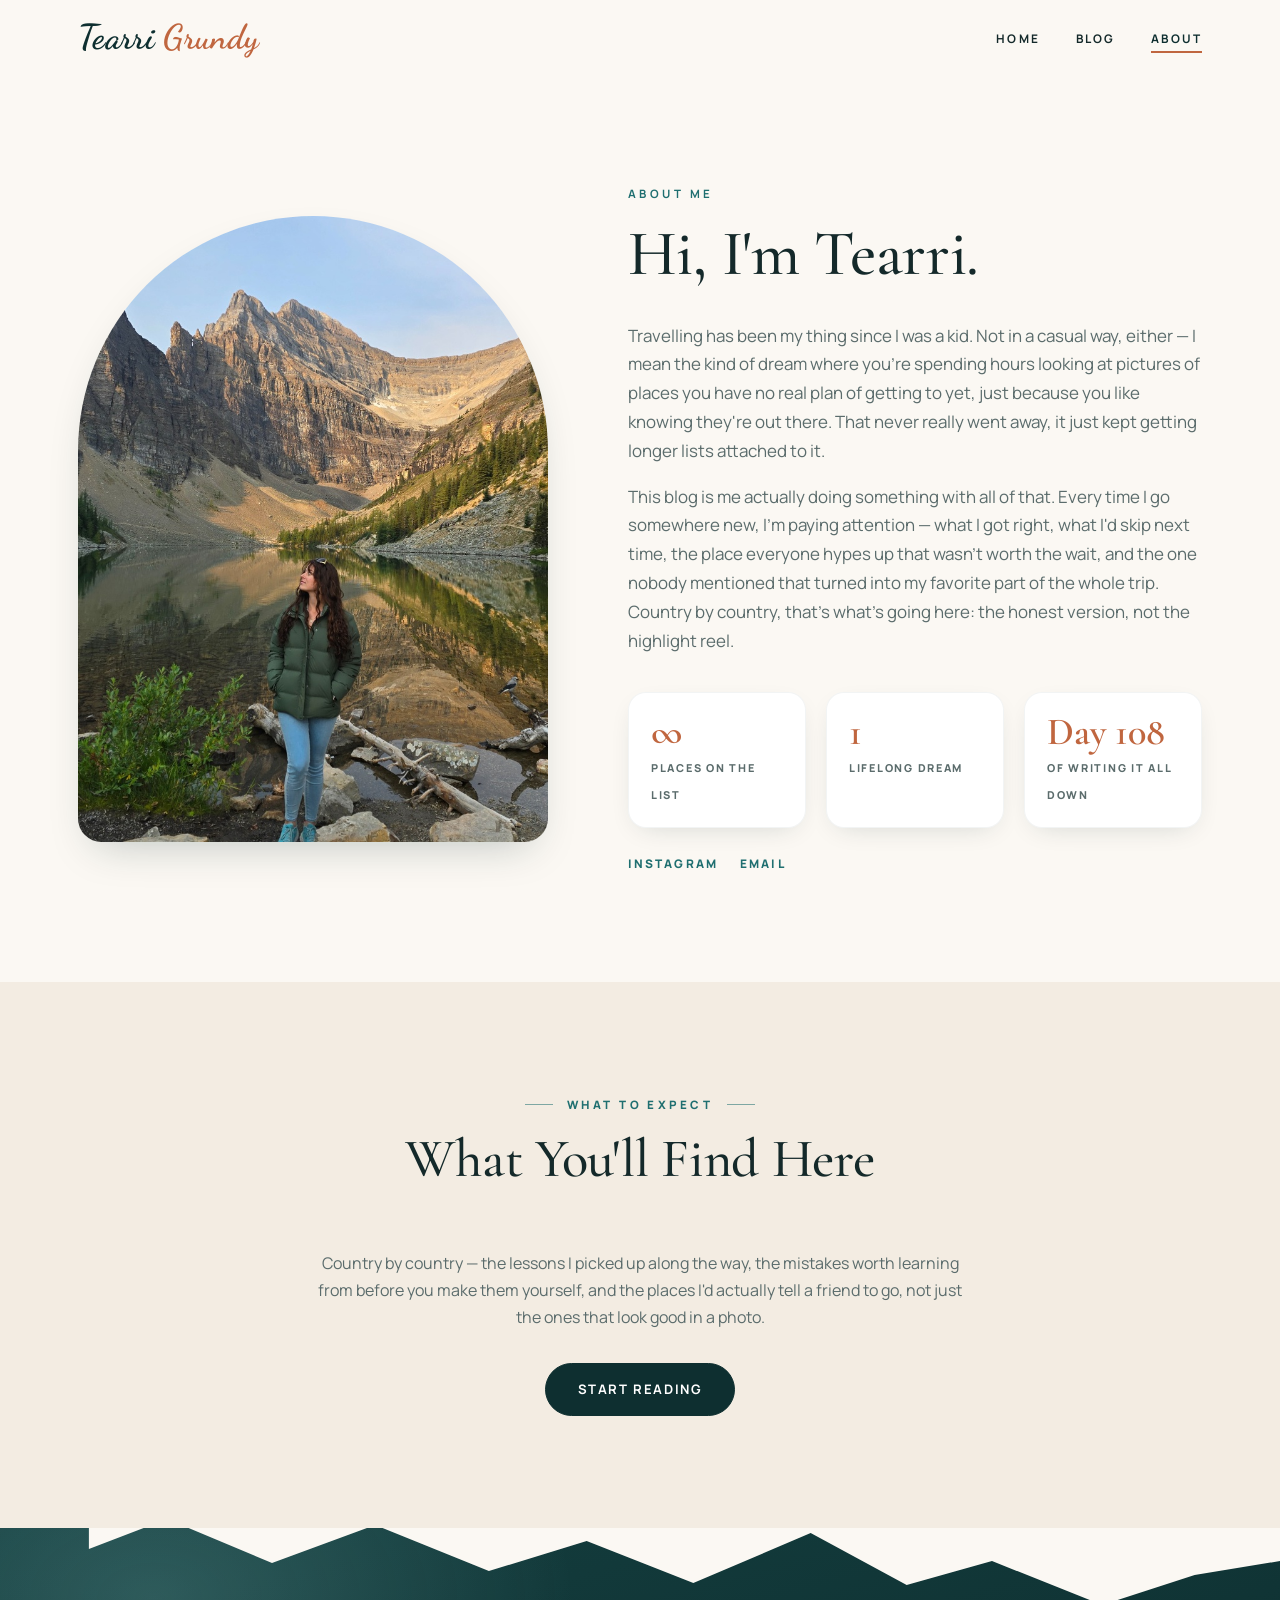
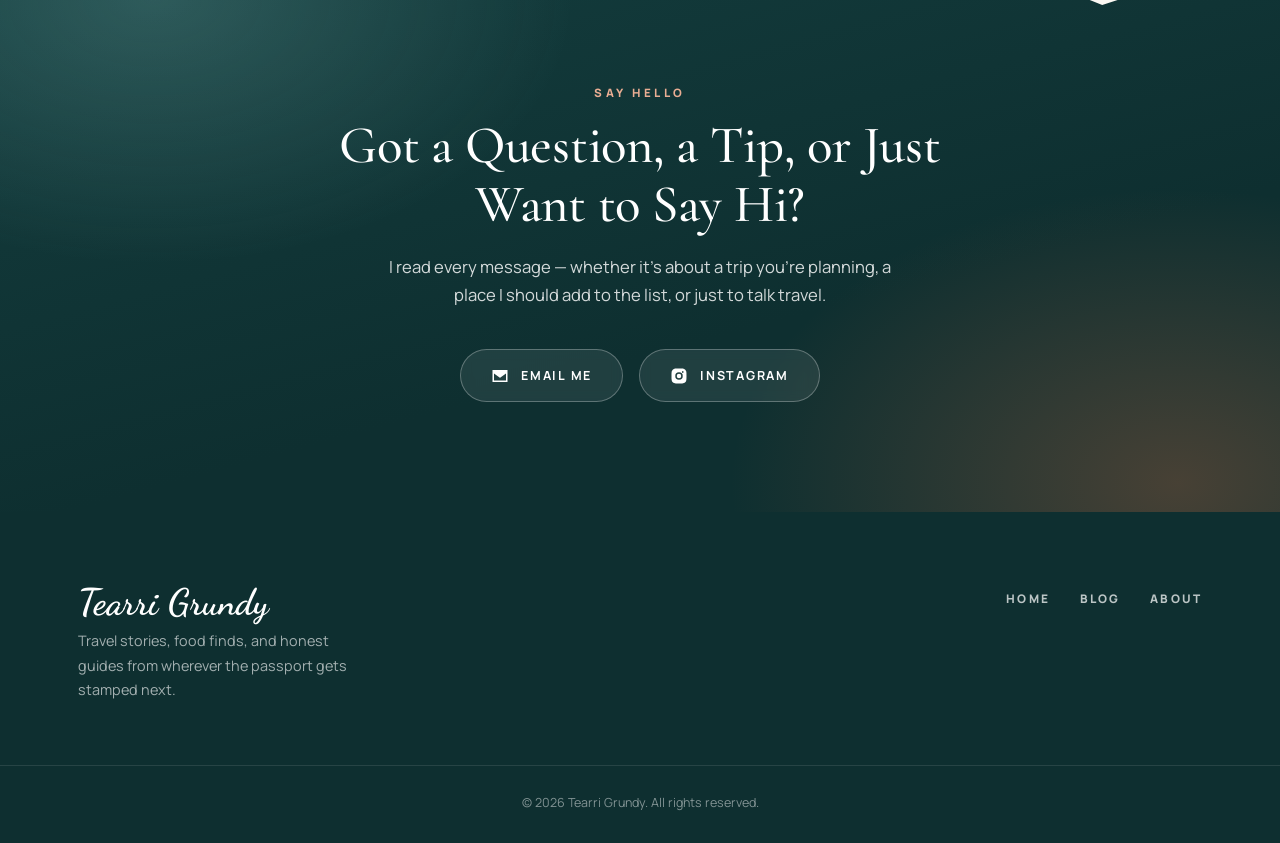
==== commit 7abc61a9: "Design Overhaul" ====
--- a/about/index.html
+++ b/about/index.html
@@ -5,6 +5,19 @@
 <meta name="viewport" content="width=device-width, initial-scale=1.0">
 <title>About | Tearri Grundy</title>
 <meta name="description" content="A little about the person behind the passport stamps.">
+<link rel="canonical" href="https://tearrigrundy.com/about/" id="seoCanonical">
+<meta name="theme-color" content="#faf6f0">
+<meta property="og:site_name" content="Tearri Grundy">
+<meta property="og:type" content="profile" id="ogType">
+<meta property="og:title" content="About | Tearri Grundy" id="ogTitle">
+<meta property="og:description" content="A little about the person behind the passport stamps." id="ogDesc">
+<meta property="og:url" content="https://tearrigrundy.com/about/" id="ogUrl">
+<meta property="og:image" content="https://tearrigrundy.com/images/banner-hero.jpg" id="ogImage">
+<meta name="twitter:card" content="summary_large_image">
+<meta name="twitter:title" content="About | Tearri Grundy" id="twTitle">
+<meta name="twitter:description" content="A little about the person behind the passport stamps." id="twDesc">
+<meta name="twitter:image" content="https://tearrigrundy.com/images/banner-hero.jpg" id="twImage">
+<script type="application/ld+json">{"@context": "https://schema.org", "@type": "ProfilePage", "mainEntity": {"@type": "Person", "name": "Tearri Grundy", "url": "https://tearrigrundy.com/about/", "sameAs": ["https://www.instagram.com/tearrigrundy"]}}</script>
 <link rel="icon" type="image/png" href="/images/favicon.png">
 <link rel="apple-touch-icon" href="/images/apple-touch-icon.png">
 <link rel="stylesheet" href="/css/style.css">
@@ -27,20 +40,20 @@
 
 <section>
   <div class="container about-hero">
-    <img class="reveal-left" src="/images/About_Me_Profile_Photo.JPG" alt="Portrait of Tearri Grundy">
+    <img class="reveal-left" data-cms-src="about.photo" src="/images/About_Me_Profile_Photo.JPG" alt="Portrait of Tearri Grundy">
     <div class="reveal-right">
-      <span class="eyebrow-plain" style="color:var(--teal);">About Me</span>
-      <h1>Hi, I'm Tearri.</h1>
-      <p>Travelling has been my thing since I was a kid. Not in a casual way, either — I mean the kind of dream where you're spending hours looking at pictures of places you have no real plan of getting to yet, just because you like knowing they're out there. That never really went away, it just kept getting longer lists attached to it.</p>
-      <p>This blog is me actually doing something with all of that. Every time I go somewhere new, I'm paying attention — what I got right, what I'd skip next time, the place everyone hypes up that wasn't worth the wait, and the one nobody mentioned that turned into my favorite part of the whole trip. Country by country, that's what's going here: the honest version, not the highlight reel.</p>
+      <span class="eyebrow-plain" data-cms="about.eyebrow" style="color:var(--teal);">About Me</span>
+      <h1 data-cms="about.heading">Hi, I'm Tearri.</h1>
+      <p data-cms="about.p1">Travelling has been my thing since I was a kid. Not in a casual way, either — I mean the kind of dream where you're spending hours looking at pictures of places you have no real plan of getting to yet, just because you like knowing they're out there. That never really went away, it just kept getting longer lists attached to it.</p>
+      <p data-cms="about.p2">This blog is me actually doing something with all of that. Every time I go somewhere new, I'm paying attention — what I got right, what I'd skip next time, the place everyone hypes up that wasn't worth the wait, and the one nobody mentioned that turned into my favorite part of the whole trip. Country by country, that's what's going here: the honest version, not the highlight reel.</p>
       <div class="stats-row reveal-group">
         <div class="stat"><h3>&infin;</h3><span>Places On The List</span></div>
         <div class="stat"><h3>1</h3><span>Lifelong Dream</span></div>
         <div class="stat"><h3 id="dayCount">Day 1</h3><span>Of Writing It All Down</span></div>
       </div>
       <div class="social-links">
-        <a href="https://www.instagram.com/tearrigrundy" target="_blank" rel="noopener">Instagram</a>
-        <a href="mailto:admin.tearrigrundy@gmail.com">Email</a>
+        <a href="https://www.instagram.com/tearrigrundy" target="_blank" rel="noopener" data-cms-href="contact.instagram">Instagram</a>
+        <a href="mailto:admin.tearrigrundy@gmail.com" data-cms-mailto="contact.email">Email</a>
       </div>
     </div>
   </div>
@@ -49,25 +62,25 @@
 <section style="background:var(--sand);">
   <div class="container reveal" style="max-width:720px;text-align:center;">
     <div class="section-heading">
-      <span class="eyebrow">What To Expect</span>
-      <h2>What You'll Find Here</h2>
+      <span class="eyebrow" data-cms="about.expectEyebrow">What To Expect</span>
+      <h2 data-cms="about.expectHeading">What You'll Find Here</h2>
     </div>
-    <p style="color:var(--ink-light);">Country by country — the lessons I picked up along the way, the mistakes worth learning from before you make them yourself, and the places I'd actually tell a friend to go, not just the ones that look good in a photo.</p>
+    <p data-cms="about.expectText" style="color:var(--ink-light);">Country by country — the lessons I picked up along the way, the mistakes worth learning from before you make them yourself, and the places I'd actually tell a friend to go, not just the ones that look good in a photo.</p>
     <a href="/blog/" class="btn" style="margin-top:16px;">Start Reading</a>
   </div>
 </section>
 
 <section class="contact-band">
   <div class="container contact-inner reveal">
-    <span class="eyebrow">Say Hello</span>
-    <h2>Got a Question, a Tip, or Just Want to Say Hi?</h2>
-    <p>I read every message — whether it's about a trip you're planning, a place I should add to the list, or just to talk travel.</p>
+    <span class="eyebrow" data-cms="contact.eyebrow">Say Hello</span>
+    <h2 data-cms="contact.heading">Got a Question, a Tip, or Just Want to Say Hi?</h2>
+    <p data-cms="contact.blurb">I read every message — whether it's about a trip you're planning, a place I should add to the list, or just to talk travel.</p>
     <div class="contact-links reveal-group">
-      <a href="mailto:admin.tearrigrundy@gmail.com" class="contact-link">
+      <a href="mailto:admin.tearrigrundy@gmail.com" class="contact-link" data-cms-mailto="contact.email">
         <span class="contact-icon"><svg viewBox="0 0 24 24"><path d="M2 4h20v16H2V4zm2 2.24V6h16v.24l-8 5.99-8-5.99zM4 8.51V18h16V8.51l-7.4 5.54a1 1 0 0 1-1.2 0L4 8.51z"/></svg></span>
         Email Me
       </a>
-      <a href="https://www.instagram.com/tearrigrundy" class="contact-link" target="_blank" rel="noopener">
+      <a href="https://www.instagram.com/tearrigrundy" class="contact-link" target="_blank" rel="noopener" data-cms-href="contact.instagram">
         <span class="contact-icon"><svg viewBox="0 0 24 24"><path d="M12 2c2.7 0 3.06.01 4.12.06 1.06.05 1.79.22 2.43.47.66.26 1.21.6 1.76 1.15.55.55.89 1.1 1.15 1.76.25.64.42 1.37.47 2.43.05 1.06.06 1.42.06 4.12s-.01 3.06-.06 4.12c-.05 1.06-.22 1.79-.47 2.43a4.9 4.9 0 0 1-1.15 1.76 4.9 4.9 0 0 1-1.76 1.15c-.64.25-1.37.42-2.43.47-1.06.05-1.42.06-4.12.06s-3.06-.01-4.12-.06c-1.06-.05-1.79-.22-2.43-.47a4.9 4.9 0 0 1-1.76-1.15 4.9 4.9 0 0 1-1.15-1.76c-.25-.64-.42-1.37-.47-2.43C2.01 15.06 2 14.7 2 12s.01-3.06.06-4.12c.05-1.06.22-1.79.47-2.43.26-.66.6-1.21 1.15-1.76A4.9 4.9 0 0 1 5.44 2.53c.64-.25 1.37-.42 2.43-.47C8.94 2.01 9.3 2 12 2zm0 5a5 5 0 1 0 0 10 5 5 0 0 0 0-10zm0 2a3 3 0 1 1 0 6 3 3 0 0 1 0-6zm5.25-3.5a1.17 1.17 0 1 0 0 2.33 1.17 1.17 0 0 0 0-2.33z"/></svg></span>
         Instagram
       </a>
@@ -75,11 +88,13 @@
   </div>
 </section>
 
+<div class="ad-slot" id="adSlotFooter" style="display:none;"></div>
+
 <footer class="site-footer">
   <div class="container footer-inner">
     <div>
       <div class="footer-logo">Tearri Grundy</div>
-      <p style="max-width:280px;color:var(--ink-light);font-size:0.9rem;">Travel stories, food finds, and honest guides from wherever the passport gets stamped next.</p>
+      <p data-cms="footer.tagline" style="max-width:280px;color:var(--ink-light);font-size:0.9rem;">Travel stories, food finds, and honest guides from wherever the passport gets stamped next.</p>
     </div>
     <ul class="footer-links">
       <li><a href="/">Home</a></li>
@@ -90,7 +105,13 @@
   <div class="footer-bottom">&copy; <span id="year"></span> Tearri Grundy. All rights reserved.</div>
 </footer>
 
+<script src="/js/config.js"></script>
+<script src="/js/vendor/supabase-2.116.0.js"></script>
+<script src="/js/data.js"></script>
+<script src="/js/site-content.js"></script>
 <script src="/js/reveal.js"></script>
+<script src="/js/ui.js"></script>
+<script src="/js/ads.js"></script>
 <script src="/js/about.js"></script>
 </body>
 </html>
--- a/css/style.css
+++ b/css/style.css
@@ -1,1074 +1,522 @@
-@import url('https://fonts.googleapis.com/css2?family=Dancing+Script:wght@600;700&family=Playfair+Display:ital,wght@0,500;0,600;0,700;1,500&family=Lato:wght@300;400;600;700&display=swap');
-
+@import url('https://fonts.googleapis.com/css2?family=Cormorant+Garamond:ital,wght@0,500;0,600;0,700;1,500;1,600&family=Dancing+Script:wght@600;700&family=Manrope:wght@400;500;600;700;800&family=Playfair+Display:ital,wght@0,500;0,600;0,700;1,500&family=Lato:wght@400;700&display=swap');
+
+/* =====================================================================
+   Tearri Grundy — "Alpine Glow"
+   Palette taken from her photography: glacier-lake teal, deep pine, alpenglow blush and the
+   copper ring of her logo, on warm ivory. Variable names are kept (cream, sand, teal,
+   terracotta…) so the admin dashboard, which shares this file, picks up the new colours too.
+   ===================================================================== */
 :root {
-  --cream: #faf6f0;
-  --sand: #f1e6d8;
-  --sand-dark: #e4d3bb;
-  --terracotta: #c96f4a;
-  --terracotta-dark: #a8563a;
-  --teal: #4a7c74;
-  --ink: #3a352f;
-  --ink-light: #746a5c;
+  --cream: #fbf8f3;          /* page: warm ivory */
+  --sand: #f3ece2;           /* soft panels */
+  --sand-dark: #e4d9cb;      /* hairlines */
+  --terracotta: #c0663f;     /* copper: accents, small highlights */
+  --terracotta-dark: #9a4a27;
+  --teal: #1f6f70;           /* glacier lake: links, eyebrows, admin accent */
+  --ink: #14292a;            /* deep pine */
+  --ink-light: #5b6c6c;
   --white: #ffffff;
-  --shadow: 0 10px 30px rgba(58, 53, 47, 0.08);
-  --radius: 14px;
-  --max-width: 1140px;
+
+  --pine: #0e2f30;           /* dark surfaces */
+  --pine-2: #143e3f;
+  --glacier: #8fcbc8;        /* light turquoise */
+  --mist: #eaf3f1;           /* pale glacier tint */
+  --blush: #f7e6dd;          /* alpenglow tint */
+  --glow: #e9ad93;           /* alpenglow */
+
+  --shadow: 0 18px 44px -18px rgba(14, 47, 48, 0.28);
+  --shadow-soft: 0 8px 28px -12px rgba(14, 47, 48, 0.2);
+  --radius: 18px;
+  --max-width: 1180px;
+  --ease: cubic-bezier(.16, 1, .3, 1);
+  --display: 'Cormorant Garamond', 'Playfair Display', Georgia, serif;
+  --body: 'Manrope', 'Lato', system-ui, sans-serif;
 }
 
 * { box-sizing: border-box; }
-
 html { scroll-behavior: smooth; }
 
 body {
   margin: 0;
-  font-family: 'Lato', sans-serif;
+  font-family: var(--body);
   color: var(--ink);
   background: var(--cream);
-  line-height: 1.65;
+  line-height: 1.7;
   -webkit-font-smoothing: antialiased;
-}
+  text-rendering: optimizeLegibility;
+  animation: pageIn 0.7s var(--ease) both;
+}
+@keyframes pageIn { from { opacity: 0; } to { opacity: 1; } }
+body.is-leaving { opacity: 0; transition: opacity 0.26s ease; }
 
 h1, h2, h3, h4 {
-  font-family: 'Playfair Display', serif;
+  font-family: var(--display);
   font-weight: 600;
-  line-height: 1.25;
+  line-height: 1.12;
   margin: 0 0 0.5em;
   color: var(--ink);
-}
-
+  letter-spacing: -0.005em;
+}
 p { margin: 0 0 1em; }
-
-a {
-  color: var(--terracotta);
-  text-decoration: none;
-  transition: color 0.2s ease;
-}
+a { color: var(--teal); text-decoration: none; transition: color 0.25s ease; }
 a:hover { color: var(--terracotta-dark); }
-
 img { max-width: 100%; display: block; }
-
-.container {
-  max-width: var(--max-width);
-  margin: 0 auto;
-  padding: 0 24px;
-}
-
+::selection { background: var(--glacier); color: var(--pine); }
+
+.container { max-width: var(--max-width); margin: 0 auto; padding: 0 28px; }
+
+/* ---------- Reading progress (post pages) ---------- */
+.read-progress {
+  position: fixed; top: 0; left: 0; right: 0; height: 3px; z-index: 300;
+  background: linear-gradient(90deg, var(--terracotta), var(--glow));
+  transform-origin: 0 50%; transform: scaleX(0); pointer-events: none;
+}
+
+/* ---------- Buttons ---------- */
 .btn {
+  position: relative;
   display: inline-block;
-  padding: 12px 28px;
+  overflow: hidden;
+  padding: 14px 32px;
   border-radius: 999px;
+  background: var(--pine);
+  color: var(--white);
+  font-family: var(--body);
+  font-weight: 700;
+  font-size: 0.82rem;
+  letter-spacing: 0.12em;
+  text-transform: uppercase;
+  border: 1.5px solid var(--pine);
+  cursor: pointer;
+  isolation: isolate;
+  transition: color 0.35s ease, border-color 0.35s ease, transform 0.35s var(--ease), box-shadow 0.35s ease;
+}
+.btn::before {           /* copper fill sweeping in from the left */
+  content: ""; position: absolute; inset: 0; z-index: -1;
   background: var(--terracotta);
-  color: var(--white);
-  font-weight: 600;
-  letter-spacing: 0.02em;
-  border: none;
-  cursor: pointer;
-  font-family: 'Lato', sans-serif;
-  font-size: 0.95rem;
-  transition: background 0.2s ease, transform 0.15s ease;
-}
-.btn:hover { background: var(--terracotta-dark); color: var(--white); transform: translateY(-1px); }
-.btn-outline {
-  background: transparent;
-  border: 1.5px solid var(--terracotta);
-  color: var(--terracotta-dark);
-}
-.btn-outline:hover { background: var(--terracotta); color: var(--white); }
+  transform: translateX(-101%);
+  transition: transform 0.5s var(--ease);
+}
+.btn::after {            /* one soft glint on hover */
+  content: ""; position: absolute; top: 0; bottom: 0; left: -60%; width: 40%; z-index: -1;
+  background: linear-gradient(100deg, transparent, rgba(255,255,255,0.35), transparent);
+  transform: skewX(-20deg); opacity: 0;
+}
+.btn:hover { color: var(--white); border-color: var(--terracotta); transform: translateY(-2px); box-shadow: 0 14px 28px -12px rgba(192, 102, 63, 0.55); }
+.btn:hover::before { transform: translateX(0); }
+.btn:hover::after { opacity: 1; left: 130%; transition: left 0.8s ease, opacity 0.2s; }
+.btn-outline { background: transparent; border-color: var(--pine); color: var(--pine); }
+.btn-outline:hover { color: var(--white); }
 .btn-full { width: 100%; }
 
-/* ---------- Site Header / Nav ---------- */
+/* ---------- Header / nav ---------- */
 .site-header {
-  position: sticky;
-  top: 0;
-  z-index: 100;
-  background: rgba(250, 246, 240, 0.92);
-  backdrop-filter: blur(8px);
-  border-bottom: 1px solid var(--sand-dark);
-}
+  position: sticky; top: 0; z-index: 200;
+  background: rgba(251, 248, 243, 0.94);
+  backdrop-filter: saturate(1.4) blur(14px);
+  -webkit-backdrop-filter: saturate(1.4) blur(14px);
+  border-bottom: 1px solid transparent;
+  transition: background 0.4s ease, box-shadow 0.4s ease, border-color 0.4s ease, transform 0.4s var(--ease);
+}
+.site-header.scrolled { border-bottom-color: var(--sand-dark); box-shadow: 0 10px 30px -20px rgba(14, 47, 48, 0.4); }
 
 .nav {
-  display: flex;
-  align-items: center;
-  justify-content: space-between;
-  padding: 18px 24px;
-  max-width: var(--max-width);
-  margin: 0 auto;
-}
+  display: flex; align-items: center; justify-content: space-between;
+  padding: 20px 28px; max-width: var(--max-width); margin: 0 auto;
+  transition: padding 0.4s var(--ease);
+}
+.site-header.scrolled .nav { padding-top: 12px; padding-bottom: 12px; }
 
 .nav-logo {
-  font-family: 'Dancing Script', cursive;
-  font-size: 2rem;
-  font-weight: 700;
-  color: var(--terracotta-dark);
-  letter-spacing: 0.01em;
-}
-.nav-logo span { color: var(--teal); }
-
-.nav-links {
-  display: flex;
-  gap: 32px;
-  list-style: none;
-  margin: 0;
-  padding: 0;
-}
-
+  font-family: 'Dancing Script', cursive; font-size: 2.15rem; font-weight: 700;
+  color: var(--pine); letter-spacing: 0.01em; line-height: 1; transition: color 0.3s ease, transform 0.4s var(--ease);
+}
+.nav-logo span { color: var(--terracotta); transition: color 0.3s ease; }
+.nav-logo:hover { color: var(--pine); transform: translateY(-1px); }
+
+.nav-links { display: flex; gap: 36px; list-style: none; margin: 0; padding: 0; }
 .nav-links a {
-  color: var(--ink);
-  font-weight: 600;
-  font-size: 0.95rem;
-  letter-spacing: 0.02em;
-  text-transform: uppercase;
-  font-size: 0.82rem;
-  padding-bottom: 4px;
-  border-bottom: 2px solid transparent;
-}
-.nav-links a:hover,
-.nav-links a.active {
-  color: var(--terracotta);
-  border-bottom-color: var(--terracotta);
-}
-
-.nav-toggle {
-  display: none;
-  flex-direction: column;
-  justify-content: center;
-  gap: 5px;
-  background: none;
-  border: none;
-  cursor: pointer;
-  padding: 6px;
-  width: 36px;
-  height: 36px;
-}
-.nav-toggle span {
-  width: 24px;
-  height: 2px;
-  background: var(--ink);
-  display: block;
-  transition: transform 0.3s cubic-bezier(.4,0,.2,1), opacity 0.2s ease;
-  transform-origin: center;
-}
-.nav-toggle.active span:nth-child(1) { transform: translateY(7px) rotate(45deg); }
+  position: relative; color: var(--ink); font-weight: 700; font-size: 0.74rem;
+  letter-spacing: 0.18em; text-transform: uppercase; padding: 6px 0; transition: color 0.3s ease;
+}
+.nav-links a::after {
+  content: ""; position: absolute; left: 0; right: 0; bottom: 0; height: 1.5px; background: var(--terracotta);
+  transform: scaleX(0); transform-origin: 100% 50%; transition: transform 0.45s var(--ease);
+}
+.nav-links a:hover, .nav-links a.active { color: var(--pine); }
+.nav-links a:hover::after, .nav-links a.active::after { transform: scaleX(1); transform-origin: 0 50%; }
+
+.nav-toggle { display: none; flex-direction: column; justify-content: center; gap: 6px; background: none; border: none; cursor: pointer; padding: 6px; width: 40px; height: 40px; }
+.nav-toggle span { width: 26px; height: 1.75px; background: var(--pine); display: block; transition: transform 0.35s var(--ease), opacity 0.2s ease, background 0.3s ease; transform-origin: center; }
+.nav-toggle.active span:nth-child(1) { transform: translateY(7.75px) rotate(45deg); }
 .nav-toggle.active span:nth-child(2) { opacity: 0; transform: scaleX(0); }
-.nav-toggle.active span:nth-child(3) { transform: translateY(-7px) rotate(-45deg); }
+.nav-toggle.active span:nth-child(3) { transform: translateY(-7.75px) rotate(-45deg); }
+
+/* Over a full-screen hero the header starts transparent with white type, then turns to frosted ivory. */
+.hero-page .site-header { position: fixed; left: 0; right: 0; background: transparent; backdrop-filter: none; -webkit-backdrop-filter: none; }
+.hero-page .site-header:not(.scrolled) .nav-logo, .hero-page .site-header:not(.scrolled) .nav-logo span { color: var(--white); }
+.hero-page .site-header:not(.scrolled) .nav-links a { color: rgba(255,255,255,0.92); }
+.hero-page .site-header:not(.scrolled) .nav-links a::after { background: var(--white); }
+.hero-page .site-header:not(.scrolled) .nav-toggle span { background: var(--white); }
+.hero-page .site-header.scrolled { background: rgba(251, 248, 243, 0.95); backdrop-filter: saturate(1.4) blur(14px); -webkit-backdrop-filter: saturate(1.4) blur(14px); }
+.hero-page .site-header:has(.nav-toggle.active) { background: var(--cream); }
+.hero-page .site-header:has(.nav-toggle.active) .nav-logo, .hero-page .site-header:has(.nav-toggle.active) .nav-logo span { color: var(--pine); }
+.hero-page .site-header:has(.nav-toggle.active) .nav-logo span { color: var(--terracotta); }
+.hero-page .site-header:has(.nav-toggle.active) .nav-toggle span { background: var(--pine); }
 
 @media (max-width: 760px) {
   .nav-toggle { display: flex; }
+  .nav { padding: 14px 20px; }
   .nav-links {
-    position: absolute;
-    top: 100%;
-    left: 0;
-    right: 0;
-    background: var(--cream);
-    flex-direction: column;
-    align-items: center;
-    gap: 0;
-    max-height: 0;
-    opacity: 0;
-    transform: translateY(-8px);
-    overflow: hidden;
-    transition: max-height 0.4s cubic-bezier(.4,0,.2,1), opacity 0.3s ease, transform 0.35s cubic-bezier(.4,0,.2,1);
-    border-bottom: 1px solid var(--sand-dark);
-    box-shadow: 0 16px 24px -12px rgba(58,53,47,0.12);
+    position: absolute; top: 100%; left: 0; right: 0; background: var(--cream);
+    flex-direction: column; align-items: center; gap: 0; max-height: 0; opacity: 0; transform: translateY(-8px); overflow: hidden;
+    transition: max-height 0.5s var(--ease), opacity 0.3s ease, transform 0.45s var(--ease);
+    border-bottom: 1px solid var(--sand-dark); box-shadow: 0 24px 30px -18px rgba(14, 47, 48, 0.3);
   }
-  .nav-links.open {
-    max-height: 320px;
-    opacity: 1;
-    transform: translateY(0);
-  }
-  .nav-links li {
-    width: 100%;
-    text-align: center;
-    opacity: 0;
-    transform: translateY(-6px);
-    transition: opacity 0.35s ease, transform 0.35s ease;
-  }
+  .nav-links.open { max-height: 340px; opacity: 1; transform: translateY(0); }
+  .nav-links li { width: 100%; text-align: center; opacity: 0; transform: translateY(-8px); transition: opacity 0.4s ease, transform 0.45s var(--ease); }
   .nav-links.open li { opacity: 1; transform: translateY(0); }
-  .nav-links.open li:nth-child(1) { transition-delay: 0.06s; }
-  .nav-links.open li:nth-child(2) { transition-delay: 0.12s; }
-  .nav-links.open li:nth-child(3) { transition-delay: 0.18s; }
-  .nav-links a {
-    display: block;
-    padding: 16px;
-    border-bottom: 1px solid var(--sand-dark);
-    transition: background 0.2s ease, color 0.2s ease;
-  }
-  .nav-links a:hover { background: var(--sand); }
-}
-
-@media (prefers-reduced-motion: reduce) {
-  .nav-toggle span,
-  .nav-links,
-  .nav-links li,
-  .nav-links a { transition: none !important; }
+  .nav-links.open li:nth-child(1) { transition-delay: 0.08s; }
+  .nav-links.open li:nth-child(2) { transition-delay: 0.14s; }
+  .nav-links.open li:nth-child(3) { transition-delay: 0.2s; }
+  .nav-links a, .hero-page .site-header:not(.scrolled) .nav-links a { display: block; padding: 18px; color: var(--ink); border-bottom: 1px solid var(--sand-dark); font-size: 0.8rem; }
+  .nav-links a::after { display: none; }
+  .nav-links a:hover, .nav-links a.active { background: var(--mist); color: var(--pine); }
 }
 
 /* ---------- Hero ---------- */
 .hero {
-  position: relative;
-  min-height: 86vh;
-  display: flex;
-  align-items: flex-end;
-  justify-content: center;
-  text-align: center;
-  color: var(--white);
-  overflow: hidden;
-  padding-bottom: 68px;
+  position: relative; min-height: 100vh; min-height: 100svh;
+  display: flex; align-items: flex-end; justify-content: center; text-align: center;
+  color: var(--white); overflow: hidden; padding: 140px 0 clamp(90px, 12vh, 130px);
+  background: var(--pine);
 }
 .hero-bg {
-  position: absolute;
-  inset: -12% 0;
-  background-size: cover;
-  background-position: center 22%;
-  will-change: transform;
-}
+  position: absolute; inset: -8% 0; background-size: cover; background-position: center 30%;
+  will-change: transform; animation: kenBurns 16s var(--ease) both;
+}
+@keyframes kenBurns { from { scale: 1.14; } to { scale: 1; } }
 .hero-scrim {
-  position: absolute;
-  inset: 0;
-  background: linear-gradient(180deg, rgba(20,17,13,0.4) 0%, rgba(20,17,13,0.48) 40%, rgba(20,17,13,0.6) 65%, rgba(16,13,10,0.88) 100%);
-}
-.hero-content {
-  position: relative;
-  z-index: 2;
-  max-width: 720px;
-  padding: 0 24px;
-}
+  position: absolute; inset: 0;
+  background:
+    linear-gradient(180deg, rgba(8, 30, 31, 0.55) 0%, rgba(8, 30, 31, 0.05) 26%, rgba(8, 30, 31, 0.1) 46%, rgba(6, 24, 25, 0.72) 82%, rgba(6, 24, 25, 0.9) 100%),
+    radial-gradient(900px 500px at 50% 110%, rgba(192, 102, 63, 0.22), transparent 70%);
+}
+.hero-content { position: relative; z-index: 2; max-width: 860px; padding: 0 28px; }
 .hero-eyebrow {
-  text-transform: uppercase;
-  letter-spacing: 0.25em;
-  font-size: 0.78rem;
-  font-weight: 600;
-  opacity: 0.95;
-  margin-bottom: 14px;
-  text-shadow: 0 1px 3px rgba(0,0,0,0.65), 0 2px 14px rgba(0,0,0,0.4);
-}
-/* Same look as .hero-eyebrow but for plain backgrounds — no photo behind it,
-   so no shadow needed (it just reads as blur without one). */
+  display: inline-flex; align-items: center; gap: 16px;
+  text-transform: uppercase; letter-spacing: 0.34em; font-size: 0.74rem; font-weight: 800; color: var(--white);
+  margin-bottom: 22px; text-shadow: 0 1px 14px rgba(0,0,0,0.6);
+}
+.hero-eyebrow::before, .hero-eyebrow::after { content: ""; width: 40px; height: 1.5px; background: var(--glow); }
 .eyebrow-plain {
-  display: inline-block;
-  text-transform: uppercase;
-  letter-spacing: 0.25em;
-  font-size: 0.78rem;
-  font-weight: 600;
-  margin-bottom: 14px;
+  display: inline-block; text-transform: uppercase; letter-spacing: 0.3em; font-size: 0.72rem; font-weight: 700; margin-bottom: 14px; color: var(--teal);
 }
 .hero h1 {
-  color: var(--white);
-  font-size: clamp(2.2rem, 5vw, 3.4rem);
-  margin-bottom: 0.4em;
-  text-shadow: 0 2px 8px rgba(0,0,0,0.7), 0 6px 32px rgba(0,0,0,0.45);
-}
-.hero p {
-  font-size: 1.1rem;
-  opacity: 0.98;
-  margin-bottom: 1.8em;
-  text-shadow: 0 1px 4px rgba(0,0,0,0.65), 0 2px 16px rgba(0,0,0,0.4);
-}
-
-.hero-content > * {
-  opacity: 0;
-  transform: translateY(22px);
-  animation: heroRise 0.9s cubic-bezier(.16,1,.3,1) forwards;
-}
-.hero-content .hero-eyebrow { animation-delay: 0.15s; }
-.hero-content h1 { animation-delay: 0.3s; }
-.hero-content p { animation-delay: 0.45s; }
-.hero-content .btn { animation-delay: 0.6s; }
-
-@keyframes heroRise {
-  to { opacity: 1; transform: translateY(0); }
-}
+  color: var(--white); font-weight: 500; font-size: clamp(2.7rem, 7.4vw, 5.8rem); line-height: 1.02; letter-spacing: -0.015em;
+  margin-bottom: 0.32em; text-shadow: 0 4px 40px rgba(0, 0, 0, 0.35);
+}
+.hero p { font-size: clamp(1rem, 1.6vw, 1.18rem); font-weight: 500; color: rgba(255,255,255,0.92); max-width: 580px; margin: 0 auto 2.2em; text-shadow: 0 1px 14px rgba(0,0,0,0.45); }
+.hero .btn { background: var(--white); color: var(--pine); border-color: var(--white); }
+.hero .btn:hover { color: var(--white); }
+
+/* staged entrance: eyebrow → title (blur-to-sharp) → text → button */
+.hero-content > * { opacity: 0; animation: heroRise 1.1s var(--ease) forwards; }
+.hero-content .hero-eyebrow { animation-delay: 0.25s; }
+.hero-content h1 { animation-name: heroTitle; animation-duration: 1.4s; animation-delay: 0.4s; }
+.hero-content p { animation-delay: 0.75s; }
+.hero-content .btn { animation-delay: 0.95s; }
+@keyframes heroRise { from { opacity: 0; transform: translateY(26px); } to { opacity: 1; transform: none; } }
+@keyframes heroTitle { from { opacity: 0; transform: translateY(34px); filter: blur(10px); letter-spacing: 0.02em; } to { opacity: 1; transform: none; filter: blur(0); letter-spacing: -0.015em; } }
+
+.scroll-cue {
+  position: absolute; left: 50%; bottom: 26px; z-index: 3; transform: translateX(-50%);
+  display: flex; flex-direction: column; align-items: center; gap: 10px;
+  color: rgba(255,255,255,0.8); font-size: 0.62rem; letter-spacing: 0.3em; text-transform: uppercase; font-weight: 700;
+  opacity: 0; animation: heroRise 1s var(--ease) 1.5s forwards;
+}
+.scroll-cue:hover { color: var(--white); }
+.scroll-cue i { display: block; width: 1px; height: 46px; background: rgba(255,255,255,0.25); position: relative; overflow: hidden; }
+.scroll-cue i::after { content: ""; position: absolute; left: 0; top: 0; width: 100%; height: 55%; background: var(--white); animation: cue 2s ease-in-out infinite; }
+@keyframes cue { 0% { transform: translateY(-100%); } 60%, 100% { transform: translateY(190%); } }
+
+@media (max-width: 640px) { .hero { padding-bottom: 96px; } .scroll-cue { bottom: 18px; } }
+
+/* Desktop: headline sits bottom-left, editorial style, so the subject of the photo stays clear */
+@media (min-width: 900px) {
+  .hero { justify-content: flex-start; text-align: left; padding-bottom: clamp(70px, 11vh, 120px); }
+  .hero-content { max-width: 620px; margin-left: max(28px, calc((100vw - var(--max-width)) / 2 + 28px)); padding: 0; }
+  .hero h1 { font-size: clamp(2.6rem, 4.6vw, 4.5rem); line-height: 1.04; }
+  .hero p { margin-left: 0; margin-right: 0; max-width: 500px; }
+  .hero-eyebrow::after { display: none; }
+  .scroll-cue { left: auto; right: max(28px, calc((100vw - var(--max-width)) / 2 + 28px)); transform: none; bottom: 40px; }
+}
+
+/* ---------- Secondary page banner (blog) ---------- */
+.blog-hero {
+  position: relative; min-height: 62vh; display: flex; align-items: flex-end; justify-content: center; text-align: center;
+  color: var(--white); overflow: hidden; padding: 150px 0 80px; background: var(--pine);
+}
+.blog-hero-bg { position: absolute; inset: -6% 0; background-size: cover; background-position: center 48%; animation: kenBurns 14s var(--ease) both; }
+.blog-hero-scrim {
+  position: absolute; inset: 0;
+  background: linear-gradient(180deg, rgba(8,30,31,0.6) 0%, rgba(8,30,31,0.2) 40%, rgba(6,24,25,0.82) 100%);
+}
+.blog-hero-content { position: relative; z-index: 2; max-width: 700px; padding: 0 28px; }
+.blog-hero-content .hero-eyebrow { color: var(--white); }
+.blog-hero-content h1 { color: var(--white); font-weight: 500; font-size: clamp(2.6rem, 6vw, 4.6rem); line-height: 1.04; text-shadow: 0 4px 36px rgba(0,0,0,0.35); }
+.blog-hero-content p { font-size: 1.08rem; font-weight: 500; color: rgba(255,255,255,0.9); text-shadow: 0 1px 14px rgba(0,0,0,0.4); margin: 0; }
+.blog-hero-content > * { opacity: 0; animation: heroRise 1s var(--ease) forwards; }
+.blog-hero-content .hero-eyebrow { animation-delay: 0.2s; }
+.blog-hero-content h1 { animation-name: heroTitle; animation-duration: 1.3s; animation-delay: 0.32s; }
+.blog-hero-content p { animation-delay: 0.6s; }
+@media (max-width: 640px) { .blog-hero { min-height: 52vh; padding-bottom: 60px; } }
+
+/* ---------- Destination ribbon ---------- */
+.ribbon { overflow: hidden; background: var(--pine); padding: 20px 0; border-block: 1px solid rgba(255,255,255,0.08); }
+.ribbon-track { display: flex; width: max-content; animation: ribbon 46s linear infinite; }
+.ribbon:hover .ribbon-track { animation-play-state: paused; }
+.ribbon span { font-family: var(--display); font-style: italic; font-weight: 500; font-size: clamp(1.25rem, 2.4vw, 1.7rem); color: rgba(255,255,255,0.86); padding: 0 26px; white-space: nowrap; }
+.ribbon span::after { content: "✦"; font-style: normal; font-size: 0.7em; color: var(--glow); margin-left: 52px; vertical-align: middle; }
+@keyframes ribbon { to { transform: translateX(-50%); } }
+
+/* ---------- Scroll reveal ---------- */
+.reveal { opacity: 0; transform: translateY(34px); transition: opacity 1s var(--ease), transform 1s var(--ease); }
+.reveal.is-visible { opacity: 1; transform: none; }
+.reveal-left { opacity: 0; transform: translateX(-44px); transition: opacity 1s var(--ease), transform 1s var(--ease); }
+.reveal-left.is-visible { opacity: 1; transform: none; }
+.reveal-right { opacity: 0; transform: translateX(44px); transition: opacity 1s var(--ease), transform 1s var(--ease); }
+.reveal-right.is-visible { opacity: 1; transform: none; }
+.reveal-group > * { opacity: 0; transform: translateY(34px) scale(0.985); transition: opacity 0.9s var(--ease), transform 0.9s var(--ease); }
+.reveal-group.is-visible > * { opacity: 1; transform: none; }
+.reveal-group.is-visible > *:nth-child(1) { transition-delay: 0ms; }
+.reveal-group.is-visible > *:nth-child(2) { transition-delay: 110ms; }
+.reveal-group.is-visible > *:nth-child(3) { transition-delay: 220ms; }
+.reveal-group.is-visible > *:nth-child(4) { transition-delay: 330ms; }
+.reveal-group.is-visible > *:nth-child(5) { transition-delay: 440ms; }
+.reveal-group.is-visible > *:nth-child(n+6) { transition-delay: 520ms; }
+
+/* the intro photo wipes open as it arrives (the end state overshoots so the shadow isn't clipped) */
+.img-wrap img { clip-path: inset(0 0 100% 0); transition: clip-path 1.4s var(--ease) 0.2s; }
+.img-wrap.is-visible img { clip-path: inset(-90px); }
 
 @media (prefers-reduced-motion: reduce) {
-  .hero-content > * { animation: none; opacity: 1; transform: none; }
-  .hero-bg { transform: none !important; }
-}
-
-@media (max-width: 640px) {
-  .hero { min-height: 74vh; padding-bottom: 48px; }
-}
-
-/* ---------- Secondary page banners (blog, etc.) ---------- */
-.blog-hero {
-  position: relative;
-  min-height: 46vh;
-  display: flex;
-  align-items: center;
-  justify-content: center;
-  text-align: center;
-  color: var(--white);
-  overflow: hidden;
-}
-.blog-hero-bg {
-  position: absolute;
-  inset: 0;
-  background-size: cover;
-  background-position: center 48%;
-}
-.blog-hero-scrim {
-  position: absolute;
-  inset: 0;
-  background: rgba(20, 17, 13, 0.55);
-}
-.blog-hero-content {
-  position: relative;
-  z-index: 2;
-  max-width: 640px;
-  padding: 0 24px;
-}
-.blog-hero-content .hero-eyebrow { color: var(--sand); }
-.blog-hero-content h1 {
-  color: var(--white);
-  font-size: clamp(2rem, 4.5vw, 3rem);
-  text-shadow: 0 2px 8px rgba(0,0,0,0.7), 0 6px 32px rgba(0,0,0,0.45);
-}
-.blog-hero-content p {
-  font-size: 1.05rem;
-  color: var(--white);
-  opacity: 0.95;
-  text-shadow: 0 1px 4px rgba(0,0,0,0.65), 0 2px 16px rgba(0,0,0,0.4);
-  margin: 0;
-}
-
-.blog-hero-content > * {
-  opacity: 0;
-  transform: translateY(18px);
-  animation: heroRise 0.8s cubic-bezier(.16,1,.3,1) forwards;
-}
-.blog-hero-content .hero-eyebrow { animation-delay: 0.1s; }
-.blog-hero-content h1 { animation-delay: 0.22s; }
-.blog-hero-content p { animation-delay: 0.34s; }
-
-@media (prefers-reduced-motion: reduce) {
-  .blog-hero-content > * { animation: none; opacity: 1; transform: none; }
-}
-
-@media (max-width: 640px) {
-  .blog-hero { min-height: 38vh; }
-}
-
-/* ---------- Scroll reveal ---------- */
-.reveal {
-  opacity: 0;
-  transform: translateY(28px);
-  transition: opacity 0.7s cubic-bezier(.16,1,.3,1), transform 0.7s cubic-bezier(.16,1,.3,1);
-}
-.reveal.is-visible { opacity: 1; transform: translateY(0); }
-
-.reveal-left {
-  opacity: 0;
-  transform: translateX(-36px);
-  transition: opacity 0.7s cubic-bezier(.16,1,.3,1), transform 0.7s cubic-bezier(.16,1,.3,1);
-}
-.reveal-left.is-visible { opacity: 1; transform: translateX(0); }
-
-.reveal-right {
-  opacity: 0;
-  transform: translateX(36px);
-  transition: opacity 0.7s cubic-bezier(.16,1,.3,1), transform 0.7s cubic-bezier(.16,1,.3,1);
-}
-.reveal-right.is-visible { opacity: 1; transform: translateX(0); }
-
-.reveal-group > * {
-  opacity: 0;
-  transform: translateY(26px);
-  transition: opacity 0.6s cubic-bezier(.16,1,.3,1), transform 0.6s cubic-bezier(.16,1,.3,1);
-}
-.reveal-group.is-visible > * { opacity: 1; transform: translateY(0); }
-.reveal-group.is-visible > *:nth-child(1) { transition-delay: 0ms; }
-.reveal-group.is-visible > *:nth-child(2) { transition-delay: 80ms; }
-.reveal-group.is-visible > *:nth-child(3) { transition-delay: 160ms; }
-.reveal-group.is-visible > *:nth-child(4) { transition-delay: 240ms; }
-.reveal-group.is-visible > *:nth-child(5) { transition-delay: 320ms; }
-.reveal-group.is-visible > *:nth-child(n+6) { transition-delay: 400ms; }
-
-@media (prefers-reduced-motion: reduce) {
-  .reveal, .reveal-left, .reveal-right, .reveal-group > * {
-    opacity: 1 !important;
-    transform: none !important;
-    transition: none !important;
-  }
+  html { scroll-behavior: auto; }
+  body { animation: none; }
+  .reveal, .reveal-left, .reveal-right, .reveal-group > * { opacity: 1 !important; transform: none !important; transition: none !important; }
+  .img-wrap img { clip-path: none !important; transition: none !important; }
+  .hero-content > *, .blog-hero-content > *, .scroll-cue { animation: none !important; opacity: 1 !important; transform: none !important; filter: none !important; }
+  .hero-bg, .blog-hero-bg { animation: none !important; }
+  .ribbon-track, .scroll-cue i::after { animation: none !important; }
+  .nav-toggle span, .nav-links, .nav-links li, .nav-links a { transition: none !important; }
 }
 
 /* ---------- Sections ---------- */
-section { padding: 72px 0; }
-.section-heading {
-  text-align: center;
-  max-width: 620px;
-  margin: 0 auto 48px;
-}
-.section-heading .eyebrow {
-  text-transform: uppercase;
-  letter-spacing: 0.2em;
-  font-size: 0.78rem;
-  color: var(--teal);
-  font-weight: 700;
-  margin-bottom: 10px;
-  display: block;
-}
-.section-heading h2 { font-size: clamp(1.8rem, 3vw, 2.4rem); }
+section { padding: 104px 0; }
+.section-heading { text-align: center; max-width: 660px; margin: 0 auto 60px; }
+.section-heading .eyebrow, .contact-band .eyebrow, .eyebrow {
+  display: inline-flex; align-items: center; gap: 14px;
+  text-transform: uppercase; letter-spacing: 0.3em; font-size: 0.72rem; color: var(--teal); font-weight: 800; margin-bottom: 14px;
+}
+.section-heading .eyebrow::before, .section-heading .eyebrow::after { content: ""; width: 28px; height: 1px; background: currentColor; opacity: 0.55; }
+.section-heading h2 { font-size: clamp(2.2rem, 4.4vw, 3.4rem); font-weight: 500; }
 
 .cursive-greeting {
-  display: block;
-  font-family: 'Dancing Script', cursive;
-  font-weight: 700;
-  font-size: clamp(1.9rem, 3.6vw, 2.6rem);
-  color: var(--terracotta-dark);
-  margin-bottom: 6px;
-  line-height: 1;
-}
-
-.about-teaser {
-  display: grid;
-  grid-template-columns: 1fr 1fr;
-  gap: 48px;
-  align-items: center;
-}
+  display: block; font-family: 'Dancing Script', cursive; font-weight: 700;
+  font-size: clamp(2.1rem, 4vw, 3rem); color: var(--terracotta); margin-bottom: 8px; line-height: 1;
+}
+
+/* Introduction */
+.about-teaser { display: grid; grid-template-columns: 1.05fr 0.95fr; gap: 80px; align-items: center; }
+.about-teaser h2 { font-size: clamp(2rem, 3.6vw, 3rem); font-weight: 500; }
+.about-teaser p { color: var(--ink-light); font-size: 1.05rem; margin-bottom: 1.8em; max-width: 520px; }
+.img-wrap { position: relative; }
+.img-wrap::before {      /* offset copper outline behind the photo */
+  content: ""; position: absolute; inset: 22px -22px -22px 22px; border: 1.5px solid var(--glow); border-radius: 240px 240px 26px 26px; z-index: 0;
+  transition: transform 0.9s var(--ease);
+}
+.img-wrap:hover::before { transform: translate(-6px, -6px); }
 .about-teaser img {
-  border-radius: var(--radius);
-  box-shadow: var(--shadow);
-  aspect-ratio: 4/5;
-  object-fit: cover;
-  width: 100%;
-}
-@media (max-width: 760px) {
-  .about-teaser { grid-template-columns: 1fr; }
-  .about-teaser .img-wrap { order: -1; }
-}
+  position: relative; z-index: 1; border-radius: 240px 240px 26px 26px; box-shadow: var(--shadow);
+  aspect-ratio: 4 / 5; object-fit: cover; width: 100%;
+  translate: 0 var(--py, 0px);
+}
+@media (max-width: 860px) {
+  section { padding: 76px 0; }
+  .about-teaser { grid-template-columns: 1fr; gap: 56px; }
+  .about-teaser .img-wrap { order: -1; max-width: 420px; margin: 0 auto; }
+  .img-wrap::before { inset: 16px -12px -16px 12px; }
+}
+
+/* Latest posts backdrop */
+#latest { background: linear-gradient(180deg, var(--cream) 0%, var(--mist) 100%); }
 
 /* ---------- Post cards ---------- */
-.posts-grid {
-  display: grid;
-  grid-template-columns: repeat(auto-fill, minmax(300px, 1fr));
-  gap: 32px;
-}
-
+.posts-grid { display: grid; grid-template-columns: repeat(auto-fill, minmax(320px, 1fr)); gap: 34px; }
 .post-card {
-  background: var(--white);
-  border-radius: var(--radius);
-  overflow: hidden;
-  box-shadow: var(--shadow);
-  display: flex;
-  flex-direction: column;
-  transition: transform 0.2s ease, box-shadow 0.2s ease;
-}
-.post-card:hover {
-  transform: translateY(-4px);
-  box-shadow: 0 16px 36px rgba(58, 53, 47, 0.14);
-}
-.post-card-img {
-  height: 200px;
-  width: 100%;
-  object-fit: cover;
-  background: var(--sand);
-}
-.post-card-body {
-  padding: 22px 24px 26px;
-  display: flex;
-  flex-direction: column;
-  flex: 1;
-}
+  position: relative; background: var(--white); border-radius: 22px; overflow: hidden;
+  box-shadow: var(--shadow-soft); border: 1px solid rgba(14, 47, 48, 0.05);
+  display: flex; flex-direction: column;
+  transition: transform 0.6s var(--ease), box-shadow 0.6s var(--ease);
+}
+.post-card:hover { transform: translateY(-8px); box-shadow: 0 30px 56px -22px rgba(14, 47, 48, 0.4); }
+.post-card-img { aspect-ratio: 16 / 11; width: 100%; object-fit: cover; background: var(--sand); transition: transform 1.2s var(--ease), filter 0.6s ease; }
+.post-card:hover .post-card-img { transform: scale(1.07); }
+.post-card-body { position: relative; z-index: 1; background: var(--white); padding: 26px 28px 30px; display: flex; flex-direction: column; flex: 1; }
 .post-category {
-  display: inline-block;
-  align-self: flex-start;
-  background: var(--sand);
-  color: var(--terracotta-dark);
-  font-size: 0.72rem;
-  font-weight: 700;
-  text-transform: uppercase;
-  letter-spacing: 0.08em;
-  padding: 5px 12px;
-  border-radius: 999px;
-  margin-bottom: 12px;
-}
-.post-card h3 { font-size: 1.25rem; margin-bottom: 8px; }
-.post-card h3 a { color: var(--ink); }
-.post-card h3 a:hover { color: var(--terracotta); }
-.post-meta {
-  font-size: 0.82rem;
-  color: var(--ink-light);
-  margin-bottom: 12px;
-}
-.post-excerpt {
-  color: var(--ink-light);
-  font-size: 0.95rem;
-  flex: 1;
-}
+  display: inline-block; align-self: flex-start; background: var(--blush); color: var(--terracotta-dark);
+  font-size: 0.66rem; font-weight: 800; text-transform: uppercase; letter-spacing: 0.16em; padding: 6px 14px; border-radius: 999px; margin-bottom: 14px;
+}
+.post-card h3 { font-size: 1.7rem; font-weight: 600; line-height: 1.12; margin-bottom: 10px; }
+.post-card h3 a { color: var(--ink); background: linear-gradient(currentColor, currentColor) 0 100% / 0 1.5px no-repeat; transition: background-size 0.6s var(--ease), color 0.3s; }
+.post-card:hover h3 a { background-size: 100% 1.5px; color: var(--pine); }
+.post-meta { font-size: 0.8rem; font-weight: 600; letter-spacing: 0.04em; color: var(--ink-light); margin-bottom: 12px; }
+.post-excerpt { color: var(--ink-light); font-size: 0.96rem; flex: 1; }
 .read-more {
-  font-weight: 700;
-  font-size: 0.85rem;
-  text-transform: uppercase;
-  letter-spacing: 0.04em;
-}
-
-/* ---------- Blog page filters ---------- */
-.filter-bar {
-  display: flex;
-  flex-wrap: wrap;
-  gap: 12px;
-  align-items: center;
-  justify-content: space-between;
-  margin-bottom: 40px;
-}
-.filter-tags {
-  display: flex;
-  flex-wrap: wrap;
-  gap: 10px;
-}
+  align-self: flex-start; font-weight: 800; font-size: 0.72rem; text-transform: uppercase; letter-spacing: 0.18em; color: var(--terracotta);
+  padding-bottom: 3px; border-bottom: 1.5px solid transparent; transition: letter-spacing 0.5s var(--ease), border-color 0.3s, color 0.3s;
+}
+.post-card:hover .read-more { letter-spacing: 0.26em; border-bottom-color: currentColor; color: var(--terracotta-dark); }
+
+/* Featured layouts. Home: one large story beside two stacked. Blog: the newest story runs wide. */
+@media (min-width: 900px) {
+  #latestPosts:has(> .post-card:nth-child(3)) { grid-template-columns: 1.3fr 1fr; }
+  #latestPosts:has(> .post-card:nth-child(3)) > .post-card:first-child { grid-row: span 2; }
+  #latestPosts:has(> .post-card:nth-child(3)) > .post-card:first-child .post-card-img { flex: 1 1 0; aspect-ratio: auto; min-height: 340px; }
+  #latestPosts:has(> .post-card:nth-child(3)) > .post-card:first-child h3 { font-size: 2.2rem; }
+  #latestPosts:has(> .post-card:nth-child(3)) > .post-card:first-child .post-card-body { flex: none; padding: 34px 36px 38px; }
+
+  #postsGrid > .post-card:first-child:nth-last-child(n+4) { grid-column: span 2; flex-direction: row; }
+  #postsGrid > .post-card:first-child:nth-last-child(n+4) .post-card-img { width: 54%; aspect-ratio: auto; height: 100%; min-height: 380px; }
+  #postsGrid > .post-card:first-child:nth-last-child(n+4) .post-card-body { justify-content: center; padding: 40px; }
+  #postsGrid > .post-card:first-child:nth-last-child(n+4) h3 { font-size: 2.2rem; }
+}
+
+/* ---------- Blog filters ---------- */
+.filter-bar { display: flex; flex-wrap: wrap; gap: 16px; align-items: center; justify-content: space-between; margin-bottom: 52px; }
+.filter-tags { display: flex; flex-wrap: wrap; gap: 10px; }
 .filter-tag {
-  background: var(--white);
-  border: 1.5px solid var(--sand-dark);
-  color: var(--ink-light);
-  padding: 8px 18px;
-  border-radius: 999px;
-  font-size: 0.85rem;
-  font-weight: 600;
-  cursor: pointer;
-  transition: all 0.2s ease;
-}
-.filter-tag:hover { border-color: var(--terracotta); color: var(--terracotta-dark); }
-.filter-tag.active {
-  background: var(--terracotta);
-  border-color: var(--terracotta);
-  color: var(--white);
-}
+  background: transparent; border: 1.5px solid var(--sand-dark); color: var(--ink-light); font-family: var(--body);
+  padding: 10px 22px; border-radius: 999px; font-size: 0.74rem; font-weight: 800; letter-spacing: 0.14em; text-transform: uppercase; cursor: pointer;
+  transition: background 0.35s ease, border-color 0.35s ease, color 0.35s ease, transform 0.35s var(--ease);
+}
+.filter-tag:hover { border-color: var(--teal); color: var(--teal); transform: translateY(-2px); }
+.filter-tag.active { background: var(--pine); border-color: var(--pine); color: var(--white); }
 .search-input {
-  padding: 10px 18px;
-  border-radius: 999px;
-  border: 1.5px solid var(--sand-dark);
-  background: var(--white);
-  font-family: 'Lato', sans-serif;
-  font-size: 0.9rem;
-  min-width: 220px;
-}
-.search-input:focus { outline: none; border-color: var(--terracotta); }
-
-.empty-state {
-  text-align: center;
-  padding: 60px 20px;
-  color: var(--ink-light);
-}
+  padding: 12px 20px 12px 46px; border-radius: 999px; border: 1.5px solid var(--sand-dark); font-family: var(--body); font-size: 0.9rem; min-width: 260px; color: var(--ink);
+  background: var(--white) url("data:image/svg+xml,%3Csvg xmlns='http://www.w3.org/2000/svg' viewBox='0 0 24 24' fill='none' stroke='%235b6c6c' stroke-width='2' stroke-linecap='round'%3E%3Ccircle cx='11' cy='11' r='7'/%3E%3Cpath d='M20 20l-3.5-3.5'/%3E%3C/svg%3E") 18px 50% / 18px no-repeat;
+  transition: border-color 0.3s ease, box-shadow 0.3s ease;
+}
+.search-input:focus { outline: none; border-color: var(--teal); box-shadow: 0 0 0 4px rgba(31, 111, 112, 0.12); }
+.empty-state { text-align: center; padding: 70px 20px; color: var(--ink-light); font-family: var(--display); font-size: 1.4rem; font-style: italic; grid-column: 1 / -1; }
 
 /* ---------- Single post ---------- */
-.post-hero {
-  padding: 48px 0 32px;
-  text-align: center;
-}
-.post-hero .post-category { margin-bottom: 16px; }
-.post-hero h1 { font-size: clamp(2rem, 4vw, 2.8rem); max-width: 820px; margin: 0 auto 16px; }
-.post-hero-img {
-  width: 100%;
-  max-height: 460px;
-  object-fit: cover;
-  border-radius: var(--radius);
-  box-shadow: var(--shadow);
-  margin: 32px 0;
-}
-.post-body {
-  max-width: 680px;
-  margin: 0 auto;
-  font-size: 1.05rem;
-}
-.post-body p { margin-bottom: 1.3em; }
-.post-body h2 { margin-top: 1.7em; }
-
-.post-block-subtitle {
-  font-style: italic;
-  font-size: 1.3rem;
-  color: var(--teal);
-  margin-top: 1.8em;
-  margin-bottom: 0.5em;
-}
-
-.post-block-lead {
-  font-size: 1.25rem;
-  line-height: 1.75;
-  color: var(--ink);
-}
-.post-block-lead::first-letter {
-  font-family: 'Playfair Display', serif;
-  font-weight: 700;
-  font-size: 3.4rem;
-  float: left;
-  line-height: 0.8;
-  padding-right: 10px;
-  padding-top: 8px;
-  color: var(--terracotta);
-}
-
-.post-block-sm {
-  font-size: 0.88rem;
-  color: var(--ink-light);
-}
-
-.post-body-footer {
-  margin-top: 3em;
-  padding-top: 2em;
-  border-top: 1px solid var(--sand-dark);
-  text-align: center;
-}
-.back-link { font-weight: 700; font-size: 0.9rem; text-transform: uppercase; letter-spacing: 0.04em; }
+.post-hero { padding: 72px 0 24px; text-align: center; background: linear-gradient(180deg, var(--mist), var(--cream)); }
+.post-hero .post-category { margin-bottom: 20px; }
+.post-hero h1 { font-size: clamp(2.5rem, 5.4vw, 4.4rem); font-weight: 500; line-height: 1.05; max-width: 900px; margin: 0 auto 18px; }
+.post-hero .post-meta { font-size: 0.78rem; letter-spacing: 0.14em; text-transform: uppercase; font-weight: 700; }
+.post-hero-img { width: 100%; max-height: 560px; object-fit: cover; border-radius: 28px; box-shadow: var(--shadow); margin: 40px 0 20px; }
+.post-body { max-width: 700px; margin: 0 auto; font-size: 1.1rem; line-height: 1.9; }
+.post-body p { margin-bottom: 1.5em; }
+.post-body h2 { margin-top: 2em; font-size: 2.3rem; font-weight: 500; }
+.post-body ul { margin: 0 0 1.5em; padding-left: 1.3em; color: var(--ink); }
+.post-body li { padding-left: 0.3em; }
+.post-body li::marker { color: var(--terracotta); }
+.post-body li + li { margin-top: 0.5em; }
+.post-block-photo { margin: 2.4em -60px; }
+.post-block-photo img { display: block; width: 100%; border-radius: 22px; box-shadow: var(--shadow); }
+.post-block-photo figcaption { margin-top: 12px; font-family: var(--display); font-style: italic; font-size: 1.05rem; color: var(--ink-light); text-align: center; }
+.post-block-subtitle { font-family: var(--display); font-style: italic; font-weight: 500; font-size: 1.7rem; color: var(--teal); margin-top: 1.9em; margin-bottom: 0.5em; }
+.post-block-lead { font-size: 1.32rem; line-height: 1.8; color: var(--ink); }
+.post-block-lead::first-letter { font-family: var(--display); font-weight: 600; font-size: 5rem; float: left; line-height: 0.78; padding: 8px 14px 0 0; color: var(--terracotta); }
+.post-block-sm { font-size: 0.9rem; color: var(--ink-light); }
+.post-body-footer { margin-top: 3.5em; padding-top: 2.4em; border-top: 1px solid var(--sand-dark); text-align: center; }
+.back-link { font-weight: 800; font-size: 0.74rem; text-transform: uppercase; letter-spacing: 0.16em; }
+@media (max-width: 860px) { .post-block-photo { margin-left: 0; margin-right: 0; } .post-hero { padding-top: 56px; } }
 
 /* ---------- About page ---------- */
-.about-hero {
-  display: grid;
-  grid-template-columns: 1fr 1.3fr;
-  gap: 56px;
-  align-items: center;
-}
-.about-hero img {
-  border-radius: var(--radius);
-  aspect-ratio: 3/4;
-  object-fit: cover;
-  width: 100%;
-}
-@media (max-width: 760px) {
-  .about-hero { grid-template-columns: 1fr; }
-}
-.social-links {
-  display: flex;
-  gap: 16px;
-  margin-top: 20px;
-}
-.social-links a {
-  font-weight: 700;
-  font-size: 0.85rem;
-  text-transform: uppercase;
-  letter-spacing: 0.04em;
-  color: var(--teal);
-}
-
-.stats-row {
-  display: flex;
-  gap: 40px;
-  margin-top: 32px;
-  flex-wrap: wrap;
-}
-.stat h3 { font-size: 2rem; color: var(--terracotta); margin-bottom: 0; }
-.stat span { font-size: 0.82rem; text-transform: uppercase; letter-spacing: 0.06em; color: var(--ink-light); }
-
-/* ---------- Forms (login / dashboard) ---------- */
-.auth-wrap {
-  min-height: 80vh;
-  display: flex;
-  align-items: center;
-  justify-content: center;
-  padding: 40px 20px;
-}
-.auth-card {
-  background: var(--white);
-  border-radius: var(--radius);
-  box-shadow: var(--shadow);
-  padding: 48px 40px;
-  max-width: 400px;
-  width: 100%;
-  text-align: center;
-}
-.auth-card h1 { font-family: 'Dancing Script', cursive; color: var(--terracotta-dark); font-size: 2.4rem; }
-.form-group { text-align: left; margin-bottom: 18px; }
-.form-group label {
-  display: block;
-  font-size: 0.82rem;
-  font-weight: 700;
-  text-transform: uppercase;
-  letter-spacing: 0.05em;
-  color: var(--ink-light);
-  margin-bottom: 6px;
-}
-.form-group input,
-.form-group textarea,
-.form-group select {
-  width: 100%;
-  padding: 12px 14px;
-  border-radius: 8px;
-  border: 1.5px solid var(--sand-dark);
-  font-family: 'Lato', sans-serif;
-  font-size: 0.95rem;
-  background: var(--cream);
-}
-.form-group input:focus,
-.form-group textarea:focus,
-.form-group select:focus { outline: none; border-color: var(--terracotta); }
-.form-group textarea { min-height: 220px; resize: vertical; }
-
-.checkbox-label {
-  display: flex;
-  align-items: center;
-  gap: 10px;
-  font-size: 0.82rem;
-  font-weight: 700;
-  text-transform: uppercase;
-  letter-spacing: 0.05em;
-  color: var(--ink-light);
-  cursor: pointer;
-}
-.checkbox-label input[type="checkbox"] {
-  width: 18px;
-  height: 18px;
-  accent-color: var(--terracotta);
-  cursor: pointer;
-}
-
-.schedule-panel {
-  max-height: 0;
-  opacity: 0;
-  overflow: hidden;
-  transform: translateY(-10px);
-  transition: max-height 0.4s cubic-bezier(.4,0,.2,1), opacity 0.3s ease, transform 0.35s cubic-bezier(.4,0,.2,1);
-}
-.schedule-panel.open {
-  max-height: 220px;
-  opacity: 1;
-  transform: translateY(0);
-  margin-top: 14px;
-}
-
-@media (prefers-reduced-motion: reduce) {
-  .schedule-panel { transition: none; }
-}
-
-/* ---------- Content block editor (write-a-post form) ---------- */
-.content-block-row {
-  border: 1.5px solid var(--sand-dark);
-  border-radius: 10px;
-  padding: 14px;
-  margin-bottom: 14px;
-  background: var(--cream);
-}
-.block-row-top {
-  display: flex;
-  align-items: center;
-  justify-content: space-between;
-  gap: 10px;
-  margin-bottom: 10px;
-}
-.block-style {
-  flex: 1;
-  padding: 8px 12px;
-  border-radius: 8px;
-  border: 1.5px solid var(--sand-dark);
-  background: var(--white);
-  font-family: 'Lato', sans-serif;
-  font-size: 0.85rem;
-}
-.block-row-actions {
-  display: flex;
-  align-items: center;
-  gap: 12px;
-  flex-shrink: 0;
-}
-.block-row-actions .icon-btn { font-size: 0.85rem; padding: 2px; }
-.block-text {
-  width: 100%;
-  padding: 10px 12px;
-  border-radius: 8px;
-  border: 1.5px solid var(--sand-dark);
-  background: var(--white);
-  font-family: 'Lato', sans-serif;
-  font-size: 0.92rem;
-  min-height: 70px;
-  resize: vertical;
-}
-.block-text:focus, .block-style:focus { outline: none; border-color: var(--terracotta); }
-.form-error {
-  color: var(--terracotta-dark);
-  background: #fbeae3;
-  border-radius: 8px;
-  padding: 10px 14px;
-  font-size: 0.88rem;
-  margin-bottom: 16px;
-  display: none;
-}
-.form-error.show { display: block; }
-.form-success {
-  color: #2f6b57;
-  background: #e4f1ec;
-  border-radius: 8px;
-  padding: 10px 14px;
-  font-size: 0.88rem;
-  margin-bottom: 16px;
-  display: none;
-}
-.form-success.show { display: block; }
-
-/* ---------- Admin dashboard ---------- */
-.welcome-banner {
-  background: linear-gradient(135deg, var(--sand), var(--cream));
-  border: 1px solid var(--sand-dark);
-  border-radius: var(--radius);
-  box-shadow: var(--shadow);
-  padding: 30px 32px;
-  margin-bottom: 40px;
-  text-align: center;
-  font-family: 'Dancing Script', cursive;
-  font-size: clamp(1.8rem, 4vw, 2.6rem);
-  font-weight: 700;
-  color: var(--terracotta-dark);
-}
-.welcome-banner span { color: var(--teal); }
-
-/* ---------- Live post preview ---------- */
-.preview-panel {
-  position: sticky;
-  top: 24px;
-  align-self: start;
-}
-.dashboard-header h2 {
-  display: flex;
-  align-items: center;
-}
-.live-dot {
-  width: 8px;
-  height: 8px;
-  border-radius: 50%;
-  background: var(--teal);
-  display: inline-block;
-  margin-right: 9px;
-  animation: livePulse 1.6s ease-in-out infinite;
-}
-@keyframes livePulse {
-  0%, 100% { opacity: 1; transform: scale(1); }
-  50% { opacity: 0.45; transform: scale(1.4); }
-}
-@media (prefers-reduced-motion: reduce) {
-  .live-dot { animation: none; }
-}
-
-.preview-frame {
-  border: 1px solid var(--sand-dark);
-  border-radius: 10px;
-  overflow: hidden;
-}
-.preview-chrome {
-  display: flex;
-  align-items: center;
-  gap: 6px;
-  padding: 10px 14px;
-  background: var(--sand);
-  border-bottom: 1px solid var(--sand-dark);
-}
-.preview-dot {
-  width: 8px;
-  height: 8px;
-  border-radius: 50%;
-  background: var(--sand-dark);
-}
-.preview-url {
-  margin-left: 8px;
-  font-size: 0.72rem;
-  color: var(--ink-light);
-  background: var(--white);
-  padding: 3px 12px;
-  border-radius: 999px;
-  flex: 1;
-  overflow: hidden;
-  text-overflow: ellipsis;
-  white-space: nowrap;
-}
-.preview-scroll {
-  max-height: 600px;
-  overflow-y: auto;
-  background: var(--cream);
-}
-.preview-content {
-  padding: 28px 24px 36px;
-  transition: opacity 0.28s ease;
-}
-.preview-content.fade-swap { opacity: 0; }
-.preview-content .post-category { margin-bottom: 12px; }
-.preview-content h1 { font-size: 1.5rem; }
-.preview-content .post-meta { font-size: 0.78rem; margin-bottom: 18px; }
-.preview-content .post-hero-img { max-height: 200px; margin-bottom: 20px; }
-.preview-content .post-body-preview { font-size: 0.92rem; }
-.preview-placeholder {
-  color: var(--ink-light);
-  font-style: italic;
-  font-size: 0.9rem;
-}
-
-@media (prefers-reduced-motion: reduce) {
-  .preview-content { transition: none; }
-}
-
-@media (max-width: 900px) {
-  .preview-panel { position: static; }
-}
-
-.dashboard {
-  display: grid;
-  grid-template-columns: 1.1fr 1fr;
-  gap: 48px;
-  align-items: start;
-}
-@media (max-width: 900px) {
-  .dashboard { grid-template-columns: 1fr; }
-}
-.dashboard-panel {
-  background: var(--white);
-  border-radius: var(--radius);
-  box-shadow: var(--shadow);
-  padding: 32px;
-}
-.dashboard-header {
-  display: flex;
-  justify-content: space-between;
-  align-items: center;
-  margin-bottom: 32px;
-}
-.post-row {
-  display: flex;
-  justify-content: space-between;
-  align-items: center;
-  gap: 12px;
-  padding: 14px 0;
-  border-bottom: 1px solid var(--sand);
-}
-.post-row:last-child { border-bottom: none; }
-.post-row-title { font-weight: 700; font-size: 0.95rem; }
-.post-row-meta { font-size: 0.78rem; color: var(--ink-light); }
-.post-row-actions { display: flex; gap: 10px; }
-.icon-btn {
-  background: none;
-  border: none;
-  cursor: pointer;
-  font-size: 0.8rem;
-  font-weight: 700;
-  color: var(--ink-light);
-  text-transform: uppercase;
-  letter-spacing: 0.03em;
-}
-.icon-btn:hover { color: var(--terracotta); }
-.icon-btn.danger:hover { color: #b0402b; }
-
-/* ---------- Password confirmation modal ---------- */
-.modal-overlay {
-  position: fixed;
-  inset: 0;
-  background: rgba(58, 53, 47, 0.55);
-  display: flex;
-  align-items: center;
-  justify-content: center;
-  padding: 20px;
-  z-index: 200;
-}
-.modal-card {
-  background: var(--white);
-  border-radius: var(--radius);
-  box-shadow: var(--shadow);
-  padding: 32px;
-  max-width: 380px;
-  width: 100%;
-}
-.modal-card h3 {
-  font-family: 'Playfair Display', serif;
-  margin-bottom: 6px;
-}
+.about-hero { display: grid; grid-template-columns: 0.9fr 1.1fr; gap: 80px; align-items: center; }
+.about-hero > img { border-radius: 260px 260px 26px 26px; aspect-ratio: 3 / 4; object-fit: cover; width: 100%; box-shadow: var(--shadow); }
+.about-hero h1 { font-size: clamp(2.6rem, 5vw, 4.2rem); font-weight: 500; }
+.about-hero p { color: var(--ink-light); font-size: 1.06rem; }
+@media (max-width: 860px) { .about-hero { grid-template-columns: 1fr; gap: 44px; } .about-hero > img { max-width: 420px; margin: 0 auto; } }
+.social-links { display: flex; gap: 22px; margin-top: 26px; }
+.social-links a { font-weight: 800; font-size: 0.74rem; text-transform: uppercase; letter-spacing: 0.18em; color: var(--teal); border-bottom: 1.5px solid transparent; padding-bottom: 3px; transition: border-color 0.3s, color 0.3s; }
+.social-links a:hover { border-bottom-color: currentColor; color: var(--terracotta-dark); }
+.stats-row { display: flex; gap: 20px; margin-top: 36px; flex-wrap: wrap; }
+.stat { flex: 1 1 140px; background: var(--white); border-radius: 18px; padding: 20px 22px; box-shadow: var(--shadow-soft); border: 1px solid rgba(14,47,48,0.05); }
+.stat h3 { font-size: 2.4rem; font-weight: 600; color: var(--terracotta); margin-bottom: 2px; line-height: 1; }
+.stat span { font-size: 0.68rem; text-transform: uppercase; letter-spacing: 0.16em; font-weight: 800; color: var(--ink-light); }
 
 /* ---------- Contact band ---------- */
 .contact-band {
-  position: relative;
-  background: linear-gradient(160deg, var(--teal), #345a54);
-  color: var(--white);
-  text-align: center;
-  overflow: hidden;
+  position: relative; text-align: center; overflow: hidden; color: var(--white); padding: 150px 0 110px;
+  background: linear-gradient(165deg, var(--pine-2), var(--pine) 65%);
 }
 .contact-band::before {
-  content: "";
-  position: absolute;
-  inset: 0;
-  background: radial-gradient(circle at 15% 20%, rgba(255,255,255,0.1), transparent 45%),
-              radial-gradient(circle at 85% 85%, rgba(201,111,74,0.3), transparent 50%);
-}
-.contact-inner {
-  position: relative;
-  z-index: 1;
-}
-.contact-band .eyebrow {
-  text-transform: uppercase;
-  letter-spacing: 0.22em;
-  font-size: 0.78rem;
-  font-weight: 700;
-  color: var(--sand);
-  display: block;
-  margin-bottom: 14px;
-}
-.contact-band h2 {
-  color: var(--white);
-  font-size: clamp(1.7rem, 3.4vw, 2.4rem);
-  max-width: 620px;
-  margin: 0 auto 16px;
-}
-.contact-band p {
-  color: rgba(255,255,255,0.88);
-  max-width: 480px;
-  margin: 0 auto 36px;
-  font-size: 1rem;
-}
-.contact-links {
-  display: flex;
-  justify-content: center;
-  gap: 18px;
-  flex-wrap: wrap;
-}
+  content: ""; position: absolute; inset: 0;
+  background: radial-gradient(600px 380px at 12% 12%, rgba(143, 203, 200, 0.22), transparent 70%), radial-gradient(640px 420px at 92% 95%, rgba(192, 102, 63, 0.32), transparent 70%);
+}
+.contact-band::after {   /* mountain ridge cut into the top edge */
+  content: ""; position: absolute; left: 0; right: 0; top: -1px; height: 90px; z-index: 1;
+  background: var(--cream);
+  -webkit-mask: url("data:image/svg+xml,%3Csvg xmlns='http://www.w3.org/2000/svg' viewBox='0 0 1440 90' preserveAspectRatio='none'%3E%3Cpath d='M0 0h1440v34l-96 14-104 30-124-44-96 24-108-52-132 50-120-42-110 30-128-46-116 38-118-44-88 30V0z'/%3E%3C/svg%3E") center / 100% 100% no-repeat;
+          mask: url("data:image/svg+xml,%3Csvg xmlns='http://www.w3.org/2000/svg' viewBox='0 0 1440 90' preserveAspectRatio='none'%3E%3Cpath d='M0 0h1440v34l-96 14-104 30-124-44-96 24-108-52-132 50-120-42-110 30-128-46-116 38-118-44-88 30V0z'/%3E%3C/svg%3E") center / 100% 100% no-repeat;
+}
+#latest + .contact-band::after { background: var(--mist); }
+.contact-inner { position: relative; z-index: 2; }
+.contact-band .eyebrow { color: var(--glow); justify-content: center; }
+.contact-band h2 { color: var(--white); font-weight: 500; font-size: clamp(2.1rem, 4.2vw, 3.3rem); max-width: 720px; margin: 0 auto 18px; }
+.contact-band p { color: rgba(255,255,255,0.82); max-width: 520px; margin: 0 auto 40px; font-size: 1.04rem; }
+.contact-links { display: flex; justify-content: center; gap: 16px; flex-wrap: wrap; }
 .contact-link {
-  display: inline-flex;
-  align-items: center;
-  gap: 10px;
-  background: rgba(255,255,255,0.1);
-  border: 1.5px solid rgba(255,255,255,0.35);
-  color: var(--white);
-  padding: 13px 26px;
-  border-radius: 999px;
-  font-weight: 600;
-  font-size: 0.9rem;
-  transition: background 0.25s ease, border-color 0.25s ease, transform 0.2s ease;
-}
-.contact-link:hover {
-  background: var(--terracotta);
-  border-color: var(--terracotta);
-  color: var(--white);
-  transform: translateY(-3px);
-}
-.contact-icon {
-  width: 18px;
-  height: 18px;
-  display: block;
-  flex-shrink: 0;
-}
+  display: inline-flex; align-items: center; gap: 12px; background: rgba(255,255,255,0.08); border: 1.5px solid rgba(255,255,255,0.28); color: var(--white);
+  padding: 15px 30px; border-radius: 999px; font-weight: 700; font-size: 0.78rem; letter-spacing: 0.14em; text-transform: uppercase;
+  backdrop-filter: blur(6px); transition: background 0.4s ease, border-color 0.4s ease, transform 0.5s var(--ease), color 0.3s;
+}
+.contact-link:hover { background: var(--white); border-color: var(--white); color: var(--pine); transform: translateY(-4px); }
+.contact-icon { width: 18px; height: 18px; display: block; flex-shrink: 0; }
 .contact-icon svg { width: 100%; height: 100%; fill: currentColor; }
 
+/* ---------- Ad slots ---------- */
+.ad-slot { margin: 48px auto; max-width: 728px; padding: 0 24px; text-align: center; }
+.ad-slot::before { content: "Advertisement"; display: block; font-size: 0.62rem; text-transform: uppercase; letter-spacing: 0.2em; font-weight: 700; color: var(--ink-light); margin-bottom: 8px; }
+
 /* ---------- Footer ---------- */
-.site-footer {
-  background: var(--sand);
-  padding: 48px 0 28px;
-  margin-top: 40px;
-}
-.footer-inner {
-  display: flex;
-  justify-content: space-between;
-  align-items: flex-start;
-  flex-wrap: wrap;
-  gap: 24px;
-}
-.footer-logo {
-  font-family: 'Dancing Script', cursive;
-  font-size: 1.6rem;
-  color: var(--terracotta-dark);
-  margin-bottom: 8px;
-}
-.footer-links {
-  display: flex;
-  gap: 24px;
-  list-style: none;
-  padding: 0;
-  margin: 0;
-}
-.footer-links a { color: var(--ink-light); font-size: 0.88rem; }
-.footer-bottom {
-  text-align: center;
-  font-size: 0.8rem;
-  color: var(--ink-light);
-  margin-top: 32px;
-  padding-top: 24px;
-  border-top: 1px solid var(--sand-dark);
-}
+.site-footer { background: var(--pine); color: rgba(255,255,255,0.78); padding: 72px 0 30px; margin-top: 0; }
+.footer-inner { display: flex; justify-content: space-between; align-items: flex-start; flex-wrap: wrap; gap: 32px; }
+.footer-logo { font-family: 'Dancing Script', cursive; font-size: 2.3rem; font-weight: 700; color: var(--white); margin-bottom: 8px; line-height: 1; }
+.site-footer p { color: rgba(255,255,255,0.62) !important; }
+.footer-links { display: flex; gap: 30px; list-style: none; padding: 0; margin: 0; }
+.footer-links a { color: rgba(255,255,255,0.72); font-size: 0.74rem; font-weight: 800; letter-spacing: 0.18em; text-transform: uppercase; transition: color 0.3s; }
+.footer-links a:hover { color: var(--glow); }
+.footer-bottom { text-align: center; font-size: 0.78rem; color: rgba(255,255,255,0.48); margin-top: 48px; padding-top: 26px; border-top: 1px solid rgba(255,255,255,0.1); }
+
+/* ---------- Affiliate embeds (hotel map, travel widget) ---------- */
+.post-embed { margin: 2.4em 0; }
+.post-embed-title { font-family: var(--display); font-size: 1.7rem; font-weight: 500; margin: 0 0 14px; }
+.post-embed-map { display: block; width: 100%; height: 460px; border: 0; border-radius: 22px; box-shadow: var(--shadow); background: var(--mist); }
+.post-embed-note { background: var(--mist); border-radius: 18px; padding: 24px; text-align: center; color: var(--ink-light); font-size: 0.9rem; }
+.post-disclosure { margin: 2.2em 0 0; padding-top: 16px; border-top: 1px solid var(--sand-dark); font-size: 0.8rem; color: var(--ink-light); font-style: italic; }
+.post-body p a, .post-body li a { color: var(--terracotta-dark); text-decoration: underline; text-underline-offset: 4px; text-decoration-thickness: 1px; transition: color 0.25s, text-decoration-color 0.25s; }
+.post-body p a:hover, .post-body li a:hover { color: var(--teal); }
+
+/* Desktop: blog banner text bottom-left (kept after the base rules so it wins) */
+@media (min-width: 900px) {
+  .blog-hero { justify-content: flex-start; text-align: left; }
+  .blog-hero-content { max-width: 680px; margin-left: max(28px, calc((100vw - var(--max-width)) / 2 + 28px)); padding: 0; }
+  .blog-hero-content .hero-eyebrow::after { display: none; }
+  .blog-hero-content p { max-width: 520px; }
+}
+
+/* Phones: keep the photo's subject clear — compact headline, no subtitle over the picture */
+@media (max-width: 560px) {
+  .hero { padding-bottom: 84px; }
+  .hero h1 { font-size: clamp(2rem, 8.6vw, 2.5rem); margin-bottom: 0.5em; }
+  .hero p { display: none; }
+  .hero-eyebrow { font-size: 0.66rem; margin-bottom: 14px; }
+  .hero-eyebrow::before, .hero-eyebrow::after { width: 26px; }
+  .hero-scrim { background: linear-gradient(180deg, rgba(8,30,31,0.55) 0%, rgba(8,30,31,0.08) 24%, rgba(8,30,31,0.15) 50%, rgba(6,24,25,0.82) 74%, rgba(6,24,25,0.95) 100%); }
+  .scroll-cue { display: none; }
+  .blog-hero-content h1 { font-size: 2.4rem; }
+}
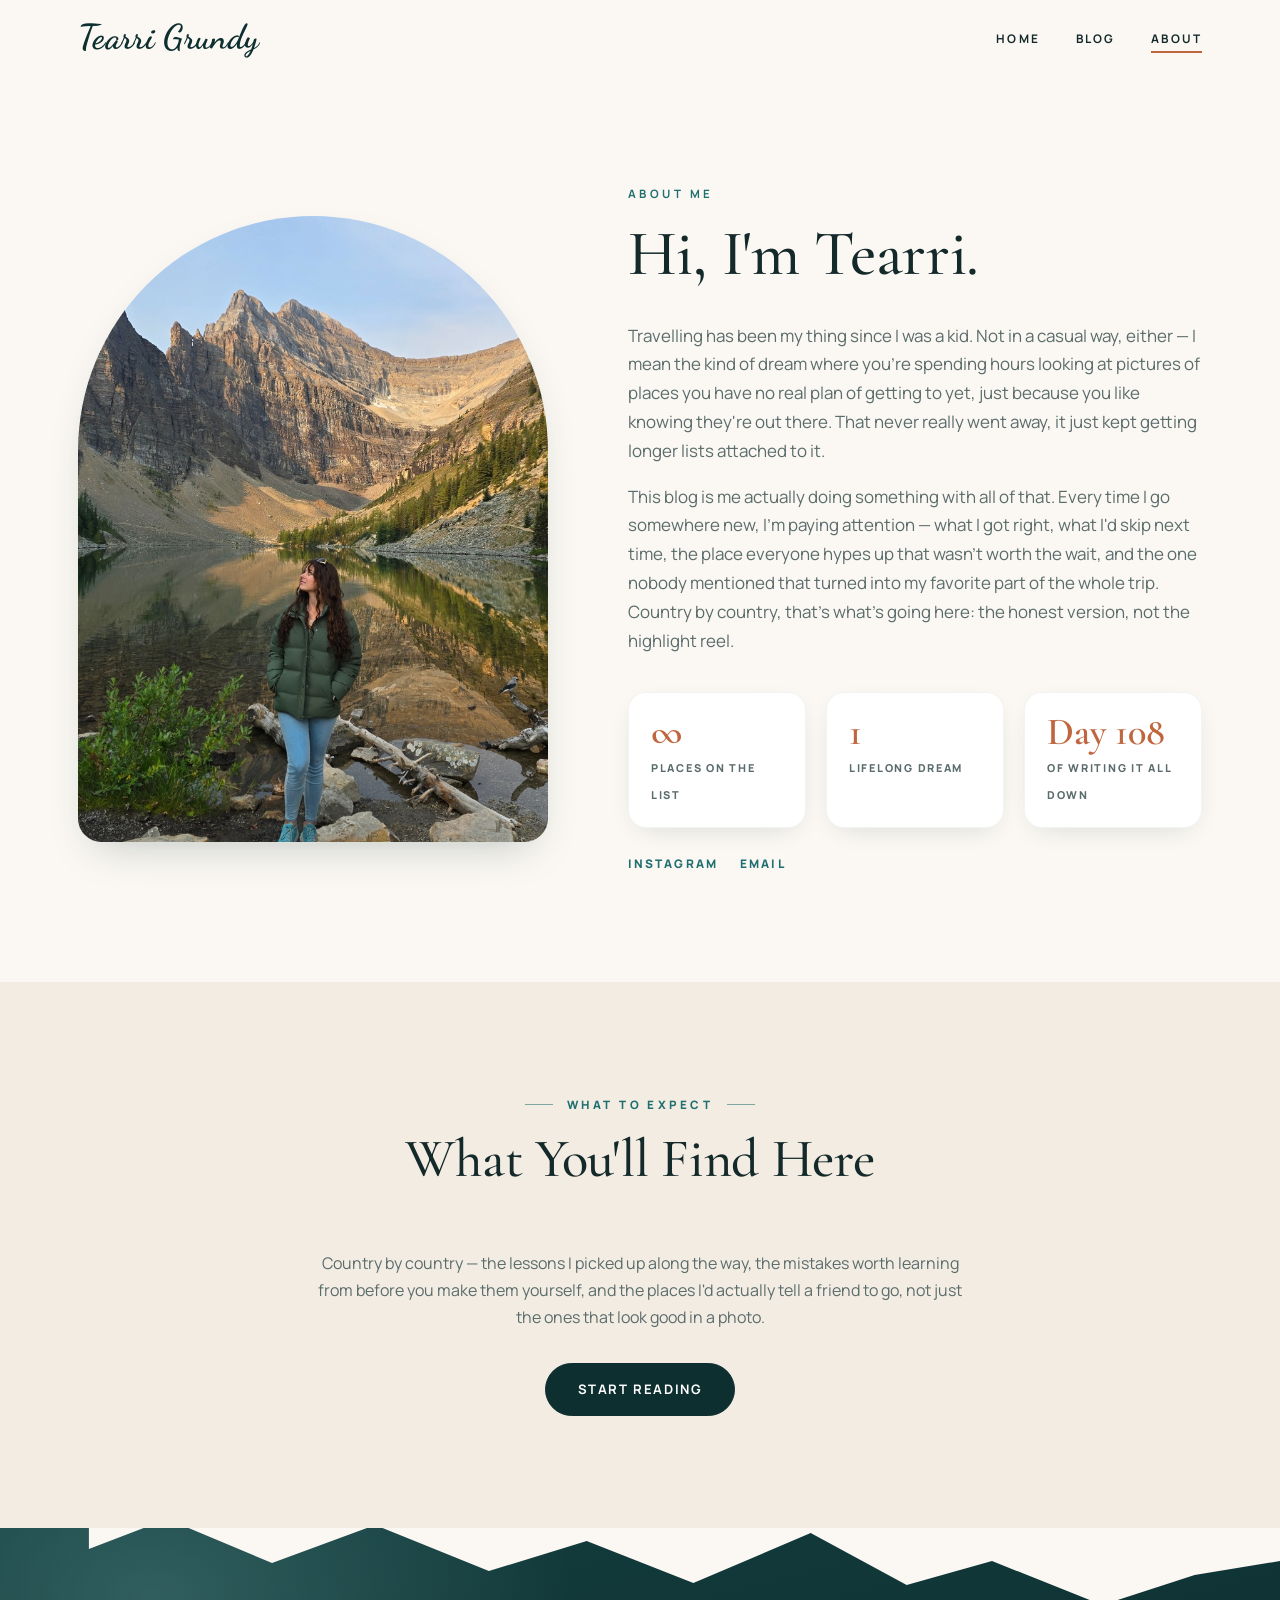
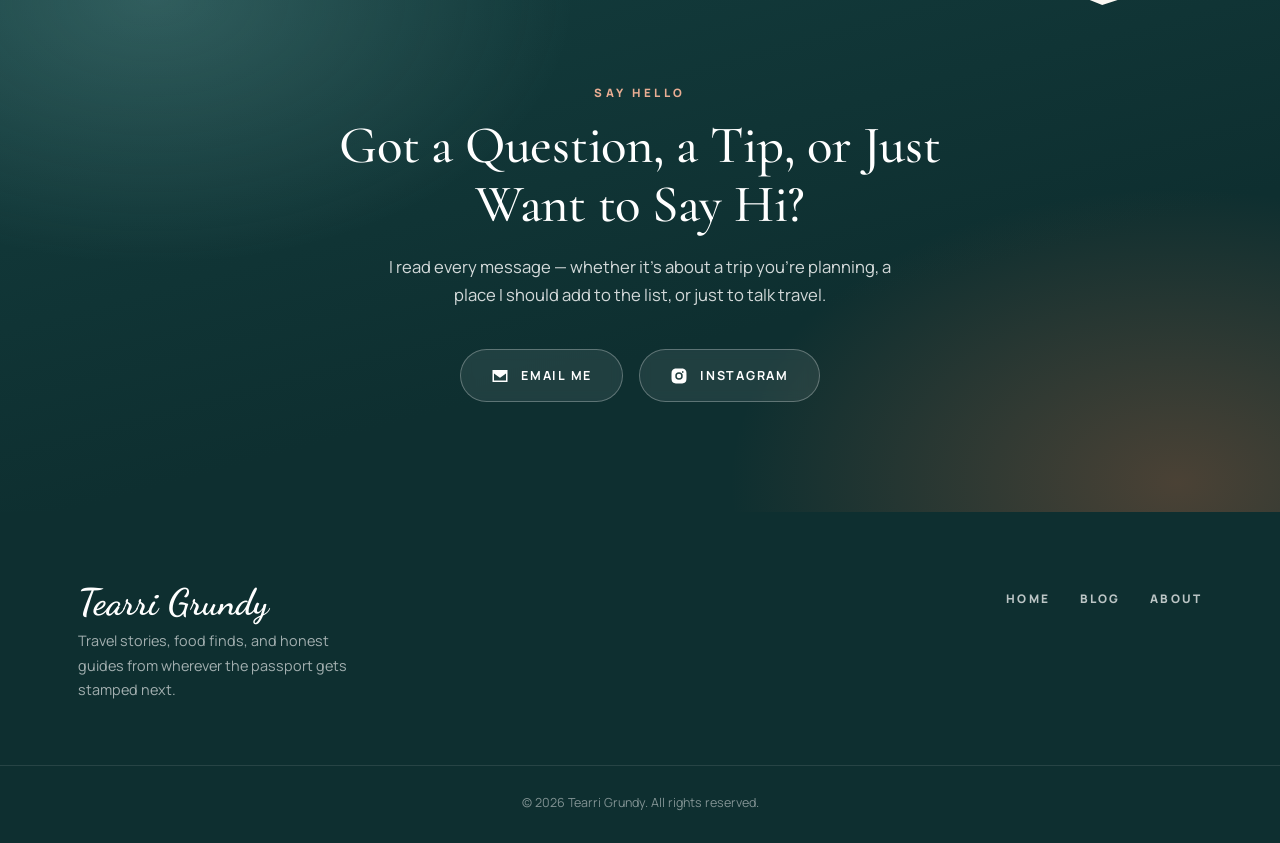
==== commit 90871bff: "Overhaul" ====
--- a/about/index.html
+++ b/about/index.html
@@ -21,6 +21,7 @@
 <link rel="icon" type="image/png" href="/images/favicon.png">
 <link rel="apple-touch-icon" href="/images/apple-touch-icon.png">
 <link rel="stylesheet" href="/css/style.css">
+<script src="/js/theme.js"></script>
 </head>
 <body>
 
--- a/css/style.css
+++ b/css/style.css
@@ -23,6 +23,10 @@
   --mist: #eaf3f1;           /* pale glacier tint */
   --blush: #f7e6dd;          /* alpenglow tint */
   --glow: #e9ad93;           /* alpenglow */
+
+  --menu: var(--ink);        /* menu links on the solid bar (customisable in the dashboard) */
+  --logo: var(--pine);       /* the site name in the menu bar */
+  --menu-hero: #ffffff;      /* menu + site name while over a full-screen photo */
 
   --shadow: 0 18px 44px -18px rgba(14, 47, 48, 0.28);
   --shadow-soft: 0 8px 28px -12px rgba(14, 47, 48, 0.2);
@@ -102,7 +106,7 @@
   background: linear-gradient(100deg, transparent, rgba(255,255,255,0.35), transparent);
   transform: skewX(-20deg); opacity: 0;
 }
-.btn:hover { color: var(--white); border-color: var(--terracotta); transform: translateY(-2px); box-shadow: 0 14px 28px -12px rgba(192, 102, 63, 0.55); }
+.btn:hover { color: var(--white); border-color: var(--terracotta); transform: translateY(-2px); box-shadow: 0 14px 28px -12px rgba(192, 102, 63, 0.55); box-shadow: 0 14px 28px -12px color-mix(in srgb, var(--terracotta) 55%, transparent); }
 .btn:hover::before { transform: translateX(0); }
 .btn:hover::after { opacity: 1; left: 130%; transition: left 0.8s ease, opacity 0.2s; }
 .btn-outline { background: transparent; border-color: var(--pine); color: var(--pine); }
@@ -113,6 +117,7 @@
 .site-header {
   position: sticky; top: 0; z-index: 200;
   background: rgba(251, 248, 243, 0.94);
+  background: color-mix(in srgb, var(--cream) 94%, transparent);
   backdrop-filter: saturate(1.4) blur(14px);
   -webkit-backdrop-filter: saturate(1.4) blur(14px);
   border-bottom: 1px solid transparent;
@@ -129,40 +134,39 @@
 
 .nav-logo {
   font-family: 'Dancing Script', cursive; font-size: 2.15rem; font-weight: 700;
-  color: var(--pine); letter-spacing: 0.01em; line-height: 1; transition: color 0.3s ease, transform 0.4s var(--ease);
-}
-.nav-logo span { color: var(--terracotta); transition: color 0.3s ease; }
-.nav-logo:hover { color: var(--pine); transform: translateY(-1px); }
+  color: var(--logo); letter-spacing: 0.01em; line-height: 1; transition: color 0.3s ease, transform 0.4s var(--ease);
+}
+.nav-logo span { color: inherit; }   /* one colour for the whole name */
+.nav-logo:hover { color: var(--logo); transform: translateY(-1px); }
 
 .nav-links { display: flex; gap: 36px; list-style: none; margin: 0; padding: 0; }
 .nav-links a {
-  position: relative; color: var(--ink); font-weight: 700; font-size: 0.74rem;
+  position: relative; color: var(--menu); font-weight: 700; font-size: 0.74rem;
   letter-spacing: 0.18em; text-transform: uppercase; padding: 6px 0; transition: color 0.3s ease;
 }
 .nav-links a::after {
   content: ""; position: absolute; left: 0; right: 0; bottom: 0; height: 1.5px; background: var(--terracotta);
   transform: scaleX(0); transform-origin: 100% 50%; transition: transform 0.45s var(--ease);
 }
-.nav-links a:hover, .nav-links a.active { color: var(--pine); }
+.nav-links a:hover, .nav-links a.active { color: var(--menu); }
 .nav-links a:hover::after, .nav-links a.active::after { transform: scaleX(1); transform-origin: 0 50%; }
 
 .nav-toggle { display: none; flex-direction: column; justify-content: center; gap: 6px; background: none; border: none; cursor: pointer; padding: 6px; width: 40px; height: 40px; }
-.nav-toggle span { width: 26px; height: 1.75px; background: var(--pine); display: block; transition: transform 0.35s var(--ease), opacity 0.2s ease, background 0.3s ease; transform-origin: center; }
+.nav-toggle span { width: 26px; height: 1.75px; background: var(--menu); display: block; transition: transform 0.35s var(--ease), opacity 0.2s ease, background 0.3s ease; transform-origin: center; }
 .nav-toggle.active span:nth-child(1) { transform: translateY(7.75px) rotate(45deg); }
 .nav-toggle.active span:nth-child(2) { opacity: 0; transform: scaleX(0); }
 .nav-toggle.active span:nth-child(3) { transform: translateY(-7.75px) rotate(-45deg); }
 
 /* Over a full-screen hero the header starts transparent with white type, then turns to frosted ivory. */
 .hero-page .site-header { position: fixed; left: 0; right: 0; background: transparent; backdrop-filter: none; -webkit-backdrop-filter: none; }
-.hero-page .site-header:not(.scrolled) .nav-logo, .hero-page .site-header:not(.scrolled) .nav-logo span { color: var(--white); }
-.hero-page .site-header:not(.scrolled) .nav-links a { color: rgba(255,255,255,0.92); }
-.hero-page .site-header:not(.scrolled) .nav-links a::after { background: var(--white); }
-.hero-page .site-header:not(.scrolled) .nav-toggle span { background: var(--white); }
-.hero-page .site-header.scrolled { background: rgba(251, 248, 243, 0.95); backdrop-filter: saturate(1.4) blur(14px); -webkit-backdrop-filter: saturate(1.4) blur(14px); }
+.hero-page .site-header:not(.scrolled) .nav-logo, .hero-page .site-header:not(.scrolled) .nav-logo span { color: var(--menu-hero); }
+.hero-page .site-header:not(.scrolled) .nav-links a { color: var(--menu-hero); }
+.hero-page .site-header:not(.scrolled) .nav-links a::after { background: var(--menu-hero); }
+.hero-page .site-header:not(.scrolled) .nav-toggle span { background: var(--menu-hero); }
+.hero-page .site-header.scrolled { background: rgba(251, 248, 243, 0.95); background: color-mix(in srgb, var(--cream) 95%, transparent); backdrop-filter: saturate(1.4) blur(14px); -webkit-backdrop-filter: saturate(1.4) blur(14px); }
 .hero-page .site-header:has(.nav-toggle.active) { background: var(--cream); }
-.hero-page .site-header:has(.nav-toggle.active) .nav-logo, .hero-page .site-header:has(.nav-toggle.active) .nav-logo span { color: var(--pine); }
-.hero-page .site-header:has(.nav-toggle.active) .nav-logo span { color: var(--terracotta); }
-.hero-page .site-header:has(.nav-toggle.active) .nav-toggle span { background: var(--pine); }
+.hero-page .site-header:has(.nav-toggle.active) .nav-logo, .hero-page .site-header:has(.nav-toggle.active) .nav-logo span { color: var(--logo); }
+.hero-page .site-header:has(.nav-toggle.active) .nav-toggle span { background: var(--menu); }
 
 @media (max-width: 760px) {
   .nav-toggle { display: flex; }
@@ -179,9 +183,9 @@
   .nav-links.open li:nth-child(1) { transition-delay: 0.08s; }
   .nav-links.open li:nth-child(2) { transition-delay: 0.14s; }
   .nav-links.open li:nth-child(3) { transition-delay: 0.2s; }
-  .nav-links a, .hero-page .site-header:not(.scrolled) .nav-links a { display: block; padding: 18px; color: var(--ink); border-bottom: 1px solid var(--sand-dark); font-size: 0.8rem; }
+  .nav-links a, .hero-page .site-header:not(.scrolled) .nav-links a { display: block; padding: 18px; color: var(--menu); border-bottom: 1px solid var(--sand-dark); font-size: 0.8rem; }
   .nav-links a::after { display: none; }
-  .nav-links a:hover, .nav-links a.active { background: var(--mist); color: var(--pine); }
+  .nav-links a:hover, .nav-links a.active { background: var(--mist); color: var(--menu); }
 }
 
 /* ---------- Hero ---------- */
@@ -200,7 +204,7 @@
   position: absolute; inset: 0;
   background:
     linear-gradient(180deg, rgba(8, 30, 31, 0.55) 0%, rgba(8, 30, 31, 0.05) 26%, rgba(8, 30, 31, 0.1) 46%, rgba(6, 24, 25, 0.72) 82%, rgba(6, 24, 25, 0.9) 100%),
-    radial-gradient(900px 500px at 50% 110%, rgba(192, 102, 63, 0.22), transparent 70%);
+    radial-gradient(900px 500px at 50% 110%, color-mix(in srgb, var(--terracotta) 24%, transparent), transparent 70%);
 }
 .hero-content { position: relative; z-index: 2; max-width: 860px; padding: 0 28px; }
 .hero-eyebrow {
@@ -455,7 +459,7 @@
 }
 .contact-band::before {
   content: ""; position: absolute; inset: 0;
-  background: radial-gradient(600px 380px at 12% 12%, rgba(143, 203, 200, 0.22), transparent 70%), radial-gradient(640px 420px at 92% 95%, rgba(192, 102, 63, 0.32), transparent 70%);
+  background: radial-gradient(600px 380px at 12% 12%, color-mix(in srgb, var(--glacier) 24%, transparent), transparent 70%), radial-gradient(640px 420px at 92% 95%, color-mix(in srgb, var(--terracotta) 34%, transparent), transparent 70%);
 }
 .contact-band::after {   /* mountain ridge cut into the top edge */
   content: ""; position: absolute; left: 0; right: 0; top: -1px; height: 90px; z-index: 1;
